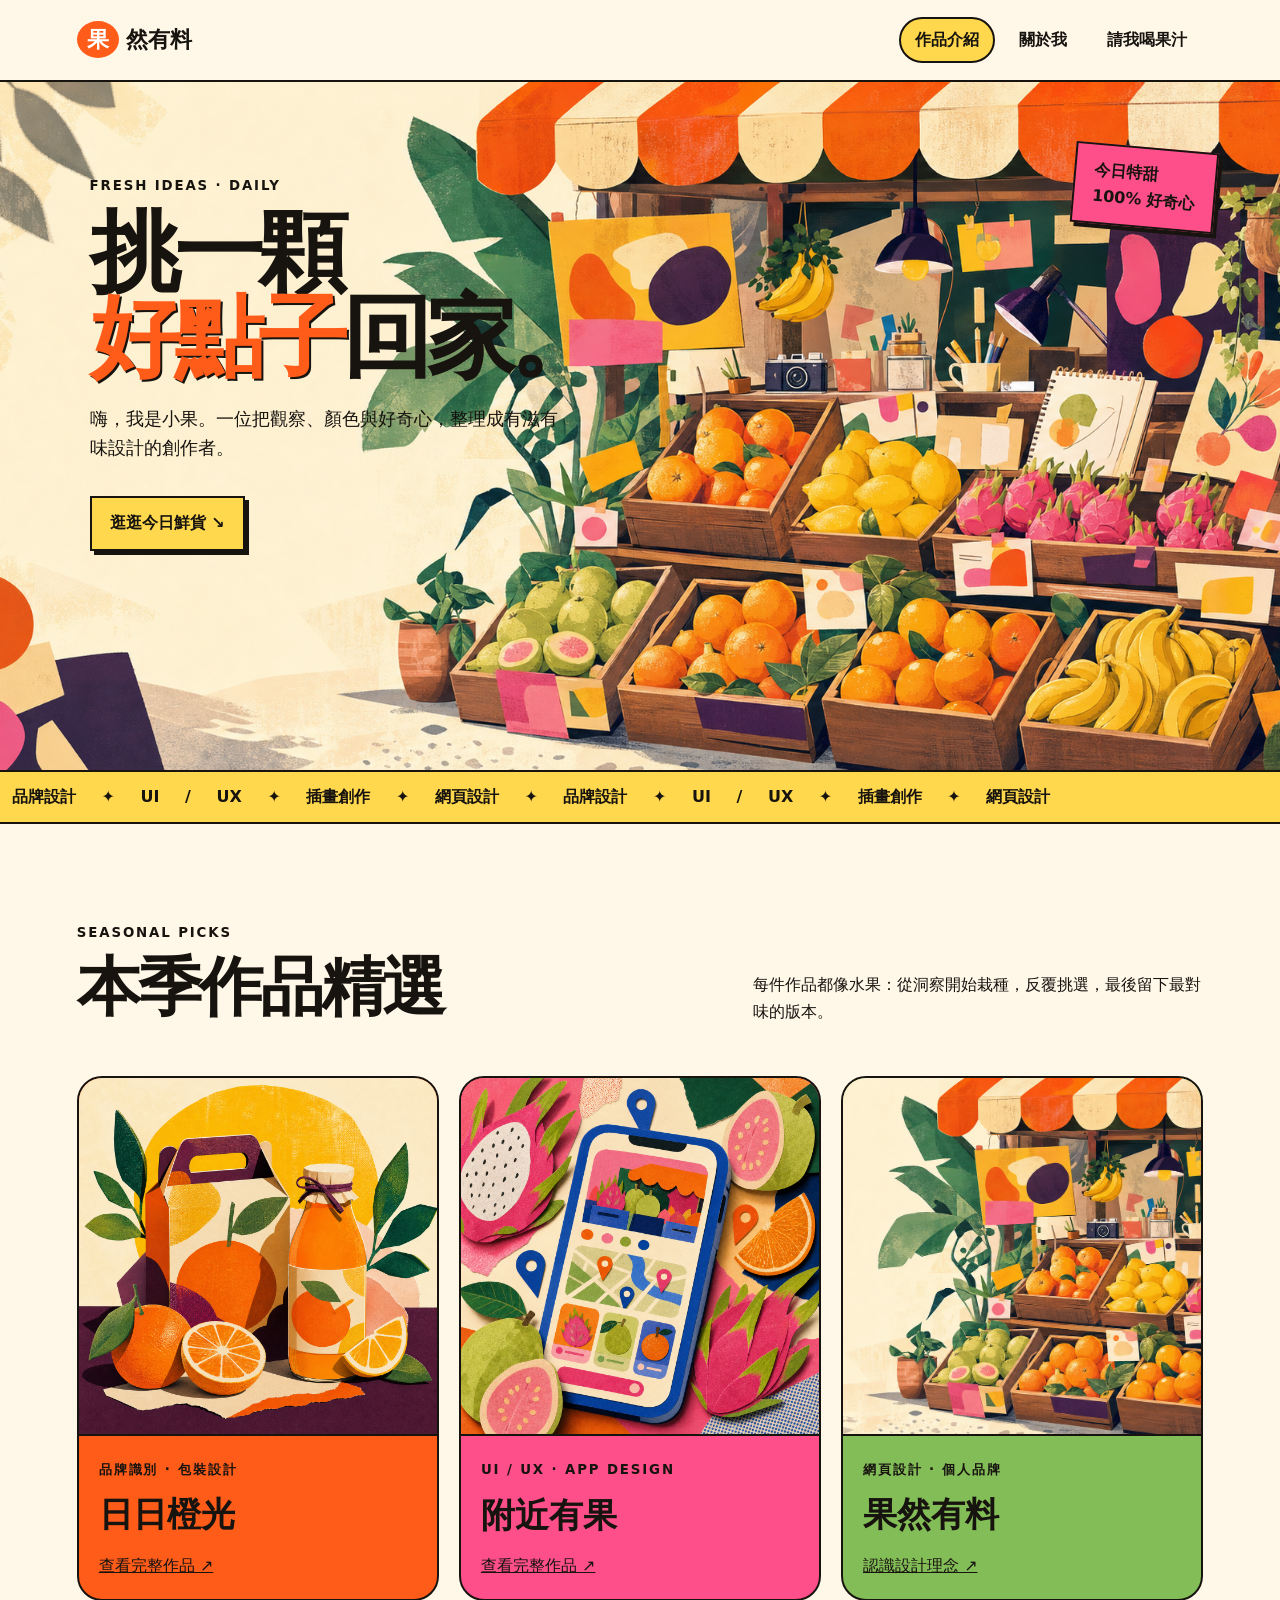
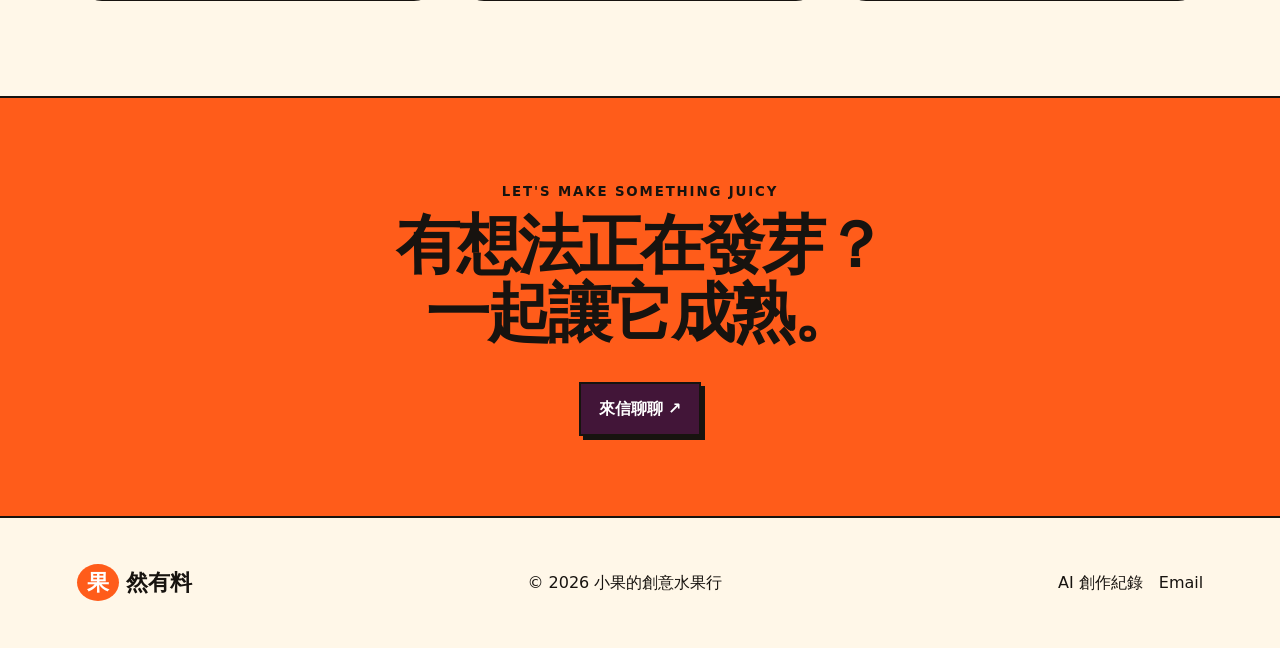
==== index.html @ 7c1dc591 "第一版" ====
<!doctype html><html lang="zh-Hant"><head><meta charset="utf-8"><meta name="viewport" content="width=device-width,initial-scale=1"><meta name="description" content="果然有料｜水果行風格個人設計作品集"><title>果然有料｜個人作品集</title><link rel="stylesheet" href="style.css"></head><body><header><a class="brand" href="index.html"><i>果</i>然有料</a><button class="menu" aria-expanded="false">選單 ＋</button><nav><a class="on" href="index.html">作品介紹</a><a href="about.html">關於我</a><a href="sponsor.html">請我喝果汁</a></nav></header><main><section class="hero"><img src="assets/fruit-studio-hero.png" alt="水果攤與創意工作室融合的繽紛拼貼插畫"><div class="heroText"><small>FRESH IDEAS · DAILY</small><h1>挑一顆<br><em>好點子</em>回家。</h1><p>嗨，我是小果。一位把觀察、顏色與好奇心，整理成有滋有味設計的創作者。</p><a class="btn" href="#works">逛逛今日鮮貨 ↘</a></div><b class="tag">今日特甜<br>100% 好奇心</b></section><div class="ticker">品牌設計 ✦ UI / UX ✦ 插畫創作 ✦ 網頁設計 ✦ 品牌設計 ✦ UI / UX ✦ 插畫創作 ✦ 網頁設計</div><section class="section" id="works"><div class="title"><div><small>SEASONAL PICKS</small><h2>本季作品精選</h2></div><p>每件作品都像水果：從洞察開始栽種，反覆挑選，最後留下最對味的版本。</p></div><div class="grid"><article><a href="project.html"><img src="assets/citrus-branding.png" alt="柑橘果汁品牌包裝設計"><div><small>品牌識別 · 包裝設計</small><h3>日日橙光</h3><u>查看完整作品 ↗</u></div></a></article><article><a href="project.html#market"><img src="assets/market-app.png" alt="水果市場探索手機應用程式"><div><small>UI / UX · APP DESIGN</small><h3>附近有果</h3><u>查看完整作品 ↗</u></div></a></article><article><a href="about.html"><img src="assets/fruit-studio-hero.png" alt="水果行創意工作室"><div><small>網頁設計 · 個人品牌</small><h3>果然有料</h3><u>認識設計理念 ↗</u></div></a></article></div></section><section class="cta"><small>LET'S MAKE SOMETHING JUICY</small><h2>有想法正在發芽？<br>一起讓它成熟。</h2><a class="btn dark" href="mailto:hello@example.com">來信聊聊 ↗</a></section></main><footer><a class="brand" href="index.html"><i>果</i>然有料</a><p>© 2026 小果的創意水果行</p><div><a href="ai-process.html">AI 創作紀錄</a>　<a href="mailto:hello@example.com">Email</a></div></footer><script src="script.js"></script></body></html>
---- style.css ----
:root{--c:#fff7e8;--o:#ff5c1a;--y:#ffd84d;--p:#ff4f8b;--g:#0d754d;--d:#421538;--i:#17130f;--line:2px solid var(--i)}*{box-sizing:border-box}html{scroll-behavior:smooth}body{margin:0;background:var(--c);color:var(--i);font-family:"Noto Sans TC","PingFang TC",system-ui,sans-serif;line-height:1.65}a{color:inherit;text-decoration:none}img{display:block;max-width:100%}header{height:82px;padding:0 6vw;display:flex;align-items:center;justify-content:space-between;border-bottom:var(--line);position:relative;z-index:5}.brand{font-size:22px;font-weight:900}.brand i{font-style:normal;background:var(--o);color:#fff;border-radius:50%;padding:6px 10px;margin-right:7px}nav{display:flex;gap:8px}nav a{font-weight:800;padding:8px 14px;border:2px solid transparent;border-radius:24px}nav a.on,nav a:hover{background:var(--y);border-color:var(--i)}.menu{display:none;background:var(--y);border:var(--line);padding:8px 13px;border-radius:22px;font-weight:800}.hero{height:690px;position:relative;overflow:hidden;border-bottom:var(--line)}.hero>img{width:100%;height:100%;object-fit:cover}.heroText{position:absolute;left:7vw;top:90px;width:48%;z-index:2}.hero h1,.pageHero h1,.support h1,.project h1,.process h1{font-size:clamp(54px,7vw,105px);line-height:.94;letter-spacing:-.065em;margin:12px 0 25px}.hero em,.pageHero em,.support em{font-style:normal;color:var(--o);text-shadow:2px 2px var(--i)}small{font-weight:900;letter-spacing:.14em}.heroText p{max-width:470px;font-size:18px}.btn{display:inline-block;background:var(--y);border:var(--line);box-shadow:4px 4px var(--i);padding:12px 18px;margin-top:15px;font-weight:900}.dark{background:var(--d);color:#fff}.tag{position:absolute;right:5vw;top:65px;background:var(--p);border:var(--line);box-shadow:4px 4px var(--i);padding:12px 18px;transform:rotate(5deg)}.ticker{padding:12px;background:var(--y);border-bottom:var(--line);font-weight:900;word-spacing:20px;overflow:hidden;white-space:nowrap}.section{padding:95px 6vw}.title{display:flex;justify-content:space-between;align-items:end;margin-bottom:35px}.title p{max-width:450px}h2{font-size:clamp(36px,5vw,65px);line-height:1.05;letter-spacing:-.045em;margin:8px 0 20px}.grid{display:grid;grid-template-columns:repeat(3,1fr);gap:20px}.grid article{border:var(--line);border-radius:25px;overflow:hidden;background:var(--o);transition:.2s}.grid article:nth-child(2){background:var(--p)}.grid article:nth-child(3){background:#83bd57}.grid article:hover{transform:translateY(-7px);box-shadow:7px 7px var(--i)}.grid img{width:100%;aspect-ratio:1;object-fit:cover;border-bottom:var(--line)}.grid article div{padding:20px}.grid h3{font-size:34px;margin:4px 0 10px}.cta,.thanks{padding:80px 7vw;background:var(--o);border-block:var(--line);text-align:center}footer{padding:35px 6vw;min-height:130px;display:flex;align-items:center;justify-content:space-between}.pageHero{padding:75px 7vw;display:grid;grid-template-columns:1.2fr .8fr;gap:7vw;align-items:center;border-bottom:var(--line)}.pageHero img{aspect-ratio:4/5;object-fit:cover;border:var(--line);border-radius:50% 50% 25px 25px}.about{display:grid;grid-template-columns:270px 1fr;gap:8vw}.about aside b{display:block;background:var(--y);border:var(--line);padding:16px;margin-bottom:12px}.about>div{max-width:780px;font-size:18px}.chips{display:flex;flex-wrap:wrap;gap:9px}.chips span{background:#fff;border:var(--line);border-radius:30px;padding:7px 14px;font-weight:800}.support{min-height:650px;display:grid;grid-template-columns:1.2fr .8fr;gap:8vw;align-items:center}.options{display:flex;gap:10px;margin-top:25px}.options button{flex:1;background:#fff;border:var(--line);padding:13px;text-align:left}.options b{display:block}.options .selected{background:var(--y);box-shadow:4px 4px var(--i)}.qrCard{background:#fff;border:var(--line);box-shadow:10px 10px var(--o);padding:30px;text-align:center}.qr{width:min(250px,100%);aspect-ratio:1;margin:auto;background:repeating-conic-gradient(#111 0 25%,#fff 0 50%) 0/30px 30px;border:12px solid white;outline:var(--line)}.qrCard strong{display:block;font-size:32px}.qrCard small{display:block}.thanks{background:var(--g);color:#fff;display:flex;gap:30px;align-items:center;text-align:left}.thanks>b{font-size:80px}.project>p{font-size:21px;max-width:700px}.project h1{color:var(--o)}.cover{background:var(--o);padding:6vw;border-block:var(--line)}.cover img{width:min(850px,100%);margin:auto;border:var(--line);box-shadow:12px 12px var(--d)}.case,.next{display:grid;grid-template-columns:1fr 1fr;gap:8vw;align-items:center}.case p{font-size:18px}.next img{border:var(--line);border-radius:25px;transform:rotate(-2deg)}.process{max-width:1000px;margin:auto}.process ol{padding:0;list-style:none;counter-reset:a}.process li{counter-increment:a;display:grid;grid-template-columns:230px 1fr;gap:25px;padding:24px 0;border-bottom:var(--line)}.process li b:before{content:"0" counter(a) " ";color:var(--o)}.process li p{margin:0}.reflection{margin-top:60px;padding:40px;background:var(--y);border:var(--line);box-shadow:8px 8px var(--i)}.reflection p{font-size:18px}@media(max-width:800px){header{height:68px;padding:0 20px}.menu{display:block}nav{display:none;position:absolute;top:66px;left:14px;right:14px;background:var(--c);border:var(--line);padding:10px}nav.open{display:flex;flex-direction:column}.hero{height:720px}.hero>img{opacity:.38;object-position:65%}.heroText{left:23px;top:80px;width:90%}.hero h1{font-size:63px}.tag{top:auto;bottom:25px}.section{padding:65px 22px}.title,footer{align-items:flex-start;flex-direction:column;gap:15px}.grid,.pageHero,.about,.support,.case,.next{grid-template-columns:1fr}.grid img{aspect-ratio:4/3}.pageHero{padding:60px 22px}.pageHero h1,.support h1,.project h1,.process h1{font-size:52px}.options{flex-direction:column}.qrCard{max-width:400px;margin:auto}.thanks{flex-direction:column}.process li{grid-template-columns:1fr;gap:4px}.reflection{padding:24px}}
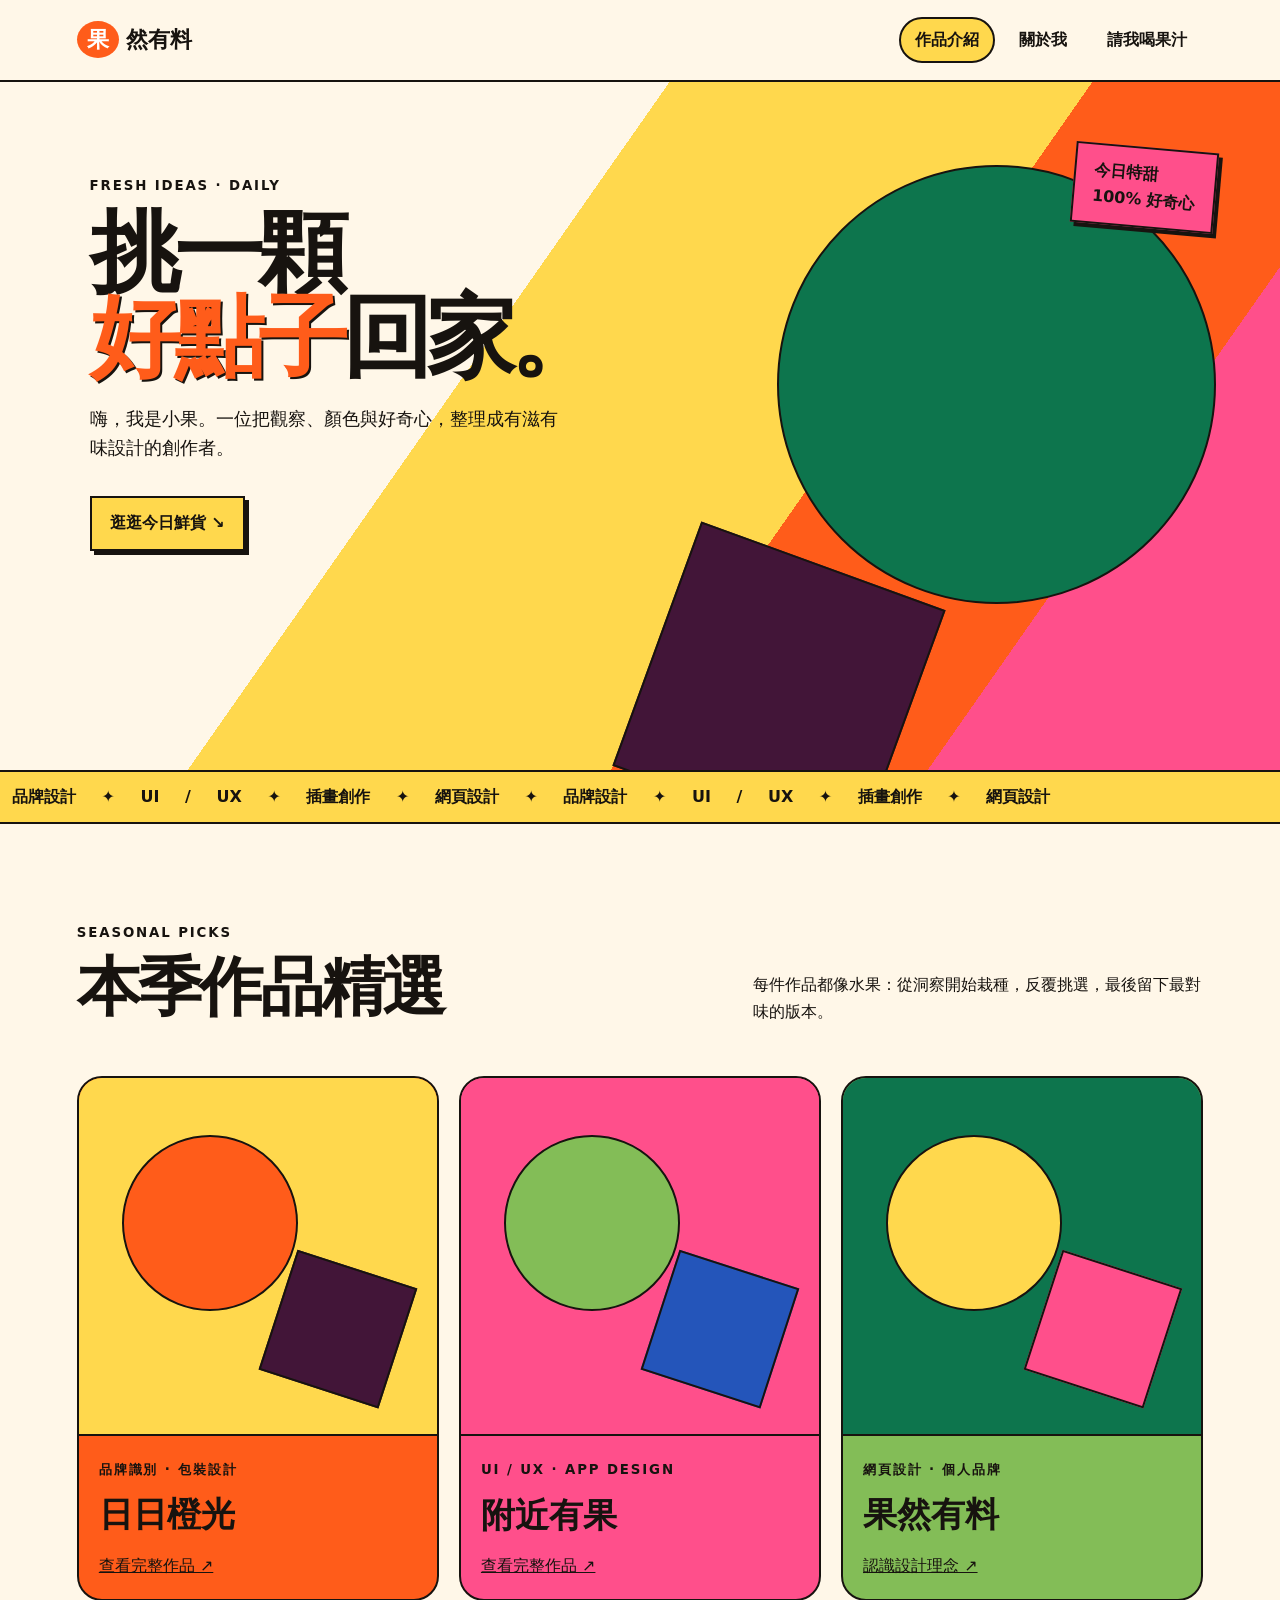
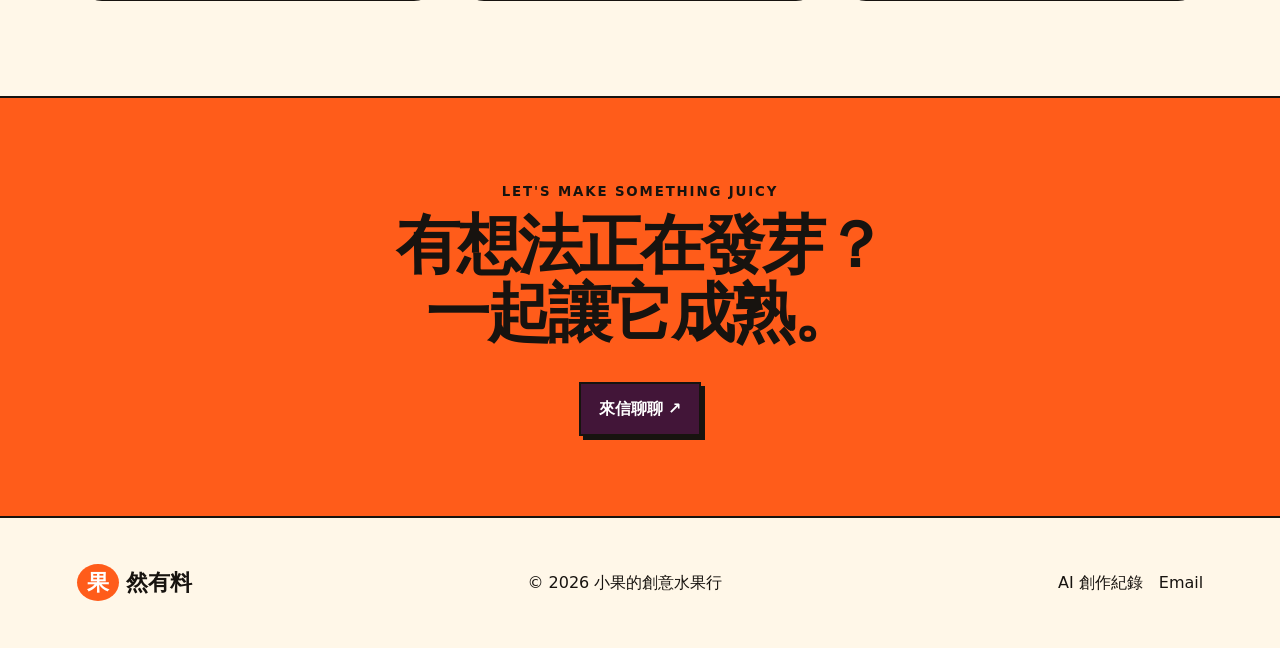
==== commit bca4f067: "2" ====
--- a/index.html
+++ b/index.html
@@ -1 +1 @@
-<!doctype html><html lang="zh-Hant"><head><meta charset="utf-8"><meta name="viewport" content="width=device-width,initial-scale=1"><meta name="description" content="果然有料｜水果行風格個人設計作品集"><title>果然有料｜個人作品集</title><link rel="stylesheet" href="style.css"></head><body><header><a class="brand" href="index.html"><i>果</i>然有料</a><button class="menu" aria-expanded="false">選單 ＋</button><nav><a class="on" href="index.html">作品介紹</a><a href="about.html">關於我</a><a href="sponsor.html">請我喝果汁</a></nav></header><main><section class="hero"><img src="assets/fruit-studio-hero.png" alt="水果攤與創意工作室融合的繽紛拼貼插畫"><div class="heroText"><small>FRESH IDEAS · DAILY</small><h1>挑一顆<br><em>好點子</em>回家。</h1><p>嗨，我是小果。一位把觀察、顏色與好奇心，整理成有滋有味設計的創作者。</p><a class="btn" href="#works">逛逛今日鮮貨 ↘</a></div><b class="tag">今日特甜<br>100% 好奇心</b></section><div class="ticker">品牌設計 ✦ UI / UX ✦ 插畫創作 ✦ 網頁設計 ✦ 品牌設計 ✦ UI / UX ✦ 插畫創作 ✦ 網頁設計</div><section class="section" id="works"><div class="title"><div><small>SEASONAL PICKS</small><h2>本季作品精選</h2></div><p>每件作品都像水果：從洞察開始栽種，反覆挑選，最後留下最對味的版本。</p></div><div class="grid"><article><a href="project.html"><img src="assets/citrus-branding.png" alt="柑橘果汁品牌包裝設計"><div><small>品牌識別 · 包裝設計</small><h3>日日橙光</h3><u>查看完整作品 ↗</u></div></a></article><article><a href="project.html#market"><img src="assets/market-app.png" alt="水果市場探索手機應用程式"><div><small>UI / UX · APP DESIGN</small><h3>附近有果</h3><u>查看完整作品 ↗</u></div></a></article><article><a href="about.html"><img src="assets/fruit-studio-hero.png" alt="水果行創意工作室"><div><small>網頁設計 · 個人品牌</small><h3>果然有料</h3><u>認識設計理念 ↗</u></div></a></article></div></section><section class="cta"><small>LET'S MAKE SOMETHING JUICY</small><h2>有想法正在發芽？<br>一起讓它成熟。</h2><a class="btn dark" href="mailto:hello@example.com">來信聊聊 ↗</a></section></main><footer><a class="brand" href="index.html"><i>果</i>然有料</a><p>© 2026 小果的創意水果行</p><div><a href="ai-process.html">AI 創作紀錄</a>　<a href="mailto:hello@example.com">Email</a></div></footer><script src="script.js"></script></body></html>+<!doctype html><html lang="zh-Hant"><head><meta charset="utf-8"><meta name="viewport" content="width=device-width,initial-scale=1"><meta name="description" content="果然有料｜水果行風格個人設計作品集"><title>果然有料｜個人作品集</title><link rel="stylesheet" href="style.css"></head><body><header><a class="brand" href="index.html"><i>果</i>然有料</a><button class="menu" aria-expanded="false">選單 ＋</button><nav><a class="on" href="index.html">作品介紹</a><a href="about.html">關於我</a><a href="sponsor.html">請我喝果汁</a></nav></header><main><section class="hero"><div class="color-block hero-block" role="img" aria-label="首頁主視覺預留色塊"></div><div class="heroText"><small>FRESH IDEAS · DAILY</small><h1>挑一顆<br><em>好點子</em>回家。</h1><p>嗨，我是小果。一位把觀察、顏色與好奇心，整理成有滋有味設計的創作者。</p><a class="btn" href="#works">逛逛今日鮮貨 ↘</a></div><b class="tag">今日特甜<br>100% 好奇心</b></section><div class="ticker">品牌設計 ✦ UI / UX ✦ 插畫創作 ✦ 網頁設計 ✦ 品牌設計 ✦ UI / UX ✦ 插畫創作 ✦ 網頁設計</div><section class="section" id="works"><div class="title"><div><small>SEASONAL PICKS</small><h2>本季作品精選</h2></div><p>每件作品都像水果：從洞察開始栽種，反覆挑選，最後留下最對味的版本。</p></div><div class="grid"><article><a href="project.html"><div class="color-block work-block citrus-block" role="img" aria-label="日日橙光作品圖片預留色塊"></div><div><small>品牌識別 · 包裝設計</small><h3>日日橙光</h3><u>查看完整作品 ↗</u></div></a></article><article><a href="project.html#market"><div class="color-block work-block market-block" role="img" aria-label="附近有果作品圖片預留色塊"></div><div><small>UI / UX · APP DESIGN</small><h3>附近有果</h3><u>查看完整作品 ↗</u></div></a></article><article><a href="about.html"><div class="color-block work-block studio-block" role="img" aria-label="果然有料作品圖片預留色塊"></div><div><small>網頁設計 · 個人品牌</small><h3>果然有料</h3><u>認識設計理念 ↗</u></div></a></article></div></section><section class="cta"><small>LET'S MAKE SOMETHING JUICY</small><h2>有想法正在發芽？<br>一起讓它成熟。</h2><a class="btn dark" href="mailto:hello@example.com">來信聊聊 ↗</a></section></main><footer><a class="brand" href="index.html"><i>果</i>然有料</a><p>© 2026 小果的創意水果行</p><div><a href="ai-process.html">AI 創作紀錄</a>　<a href="mailto:hello@example.com">Email</a></div></footer><script src="script.js"></script></body></html>
--- a/style.css
+++ b/style.css
@@ -1 +1,8 @@
-:root{--c:#fff7e8;--o:#ff5c1a;--y:#ffd84d;--p:#ff4f8b;--g:#0d754d;--d:#421538;--i:#17130f;--line:2px solid var(--i)}*{box-sizing:border-box}html{scroll-behavior:smooth}body{margin:0;background:var(--c);color:var(--i);font-family:"Noto Sans TC","PingFang TC",system-ui,sans-serif;line-height:1.65}a{color:inherit;text-decoration:none}img{display:block;max-width:100%}header{height:82px;padding:0 6vw;display:flex;align-items:center;justify-content:space-between;border-bottom:var(--line);position:relative;z-index:5}.brand{font-size:22px;font-weight:900}.brand i{font-style:normal;background:var(--o);color:#fff;border-radius:50%;padding:6px 10px;margin-right:7px}nav{display:flex;gap:8px}nav a{font-weight:800;padding:8px 14px;border:2px solid transparent;border-radius:24px}nav a.on,nav a:hover{background:var(--y);border-color:var(--i)}.menu{display:none;background:var(--y);border:var(--line);padding:8px 13px;border-radius:22px;font-weight:800}.hero{height:690px;position:relative;overflow:hidden;border-bottom:var(--line)}.hero>img{width:100%;height:100%;object-fit:cover}.heroText{position:absolute;left:7vw;top:90px;width:48%;z-index:2}.hero h1,.pageHero h1,.support h1,.project h1,.process h1{font-size:clamp(54px,7vw,105px);line-height:.94;letter-spacing:-.065em;margin:12px 0 25px}.hero em,.pageHero em,.support em{font-style:normal;color:var(--o);text-shadow:2px 2px var(--i)}small{font-weight:900;letter-spacing:.14em}.heroText p{max-width:470px;font-size:18px}.btn{display:inline-block;background:var(--y);border:var(--line);box-shadow:4px 4px var(--i);padding:12px 18px;margin-top:15px;font-weight:900}.dark{background:var(--d);color:#fff}.tag{position:absolute;right:5vw;top:65px;background:var(--p);border:var(--line);box-shadow:4px 4px var(--i);padding:12px 18px;transform:rotate(5deg)}.ticker{padding:12px;background:var(--y);border-bottom:var(--line);font-weight:900;word-spacing:20px;overflow:hidden;white-space:nowrap}.section{padding:95px 6vw}.title{display:flex;justify-content:space-between;align-items:end;margin-bottom:35px}.title p{max-width:450px}h2{font-size:clamp(36px,5vw,65px);line-height:1.05;letter-spacing:-.045em;margin:8px 0 20px}.grid{display:grid;grid-template-columns:repeat(3,1fr);gap:20px}.grid article{border:var(--line);border-radius:25px;overflow:hidden;background:var(--o);transition:.2s}.grid article:nth-child(2){background:var(--p)}.grid article:nth-child(3){background:#83bd57}.grid article:hover{transform:translateY(-7px);box-shadow:7px 7px var(--i)}.grid img{width:100%;aspect-ratio:1;object-fit:cover;border-bottom:var(--line)}.grid article div{padding:20px}.grid h3{font-size:34px;margin:4px 0 10px}.cta,.thanks{padding:80px 7vw;background:var(--o);border-block:var(--line);text-align:center}footer{padding:35px 6vw;min-height:130px;display:flex;align-items:center;justify-content:space-between}.pageHero{padding:75px 7vw;display:grid;grid-template-columns:1.2fr .8fr;gap:7vw;align-items:center;border-bottom:var(--line)}.pageHero img{aspect-ratio:4/5;object-fit:cover;border:var(--line);border-radius:50% 50% 25px 25px}.about{display:grid;grid-template-columns:270px 1fr;gap:8vw}.about aside b{display:block;background:var(--y);border:var(--line);padding:16px;margin-bottom:12px}.about>div{max-width:780px;font-size:18px}.chips{display:flex;flex-wrap:wrap;gap:9px}.chips span{background:#fff;border:var(--line);border-radius:30px;padding:7px 14px;font-weight:800}.support{min-height:650px;display:grid;grid-template-columns:1.2fr .8fr;gap:8vw;align-items:center}.options{display:flex;gap:10px;margin-top:25px}.options button{flex:1;background:#fff;border:var(--line);padding:13px;text-align:left}.options b{display:block}.options .selected{background:var(--y);box-shadow:4px 4px var(--i)}.qrCard{background:#fff;border:var(--line);box-shadow:10px 10px var(--o);padding:30px;text-align:center}.qr{width:min(250px,100%);aspect-ratio:1;margin:auto;background:repeating-conic-gradient(#111 0 25%,#fff 0 50%) 0/30px 30px;border:12px solid white;outline:var(--line)}.qrCard strong{display:block;font-size:32px}.qrCard small{display:block}.thanks{background:var(--g);color:#fff;display:flex;gap:30px;align-items:center;text-align:left}.thanks>b{font-size:80px}.project>p{font-size:21px;max-width:700px}.project h1{color:var(--o)}.cover{background:var(--o);padding:6vw;border-block:var(--line)}.cover img{width:min(850px,100%);margin:auto;border:var(--line);box-shadow:12px 12px var(--d)}.case,.next{display:grid;grid-template-columns:1fr 1fr;gap:8vw;align-items:center}.case p{font-size:18px}.next img{border:var(--line);border-radius:25px;transform:rotate(-2deg)}.process{max-width:1000px;margin:auto}.process ol{padding:0;list-style:none;counter-reset:a}.process li{counter-increment:a;display:grid;grid-template-columns:230px 1fr;gap:25px;padding:24px 0;border-bottom:var(--line)}.process li b:before{content:"0" counter(a) " ";color:var(--o)}.process li p{margin:0}.reflection{margin-top:60px;padding:40px;background:var(--y);border:var(--line);box-shadow:8px 8px var(--i)}.reflection p{font-size:18px}@media(max-width:800px){header{height:68px;padding:0 20px}.menu{display:block}nav{display:none;position:absolute;top:66px;left:14px;right:14px;background:var(--c);border:var(--line);padding:10px}nav.open{display:flex;flex-direction:column}.hero{height:720px}.hero>img{opacity:.38;object-position:65%}.heroText{left:23px;top:80px;width:90%}.hero h1{font-size:63px}.tag{top:auto;bottom:25px}.section{padding:65px 22px}.title,footer{align-items:flex-start;flex-direction:column;gap:15px}.grid,.pageHero,.about,.support,.case,.next{grid-template-columns:1fr}.grid img{aspect-ratio:4/3}.pageHero{padding:60px 22px}.pageHero h1,.support h1,.project h1,.process h1{font-size:52px}.options{flex-direction:column}.qrCard{max-width:400px;margin:auto}.thanks{flex-direction:column}.process li{grid-template-columns:1fr;gap:4px}.reflection{padding:24px}}+:root{--c:#fff7e8;--o:#ff5c1a;--y:#ffd84d;--p:#ff4f8b;--g:#0d754d;--d:#421538;--i:#17130f;--line:2px solid var(--i)}*{box-sizing:border-box}html{scroll-behavior:smooth}body{margin:0;background:var(--c);color:var(--i);font-family:"Noto Sans TC","PingFang TC",system-ui,sans-serif;line-height:1.65}a{color:inherit;text-decoration:none}img{display:block;max-width:100%}header{height:82px;padding:0 6vw;display:flex;align-items:center;justify-content:space-between;border-bottom:var(--line);position:relative;z-index:5}.brand{font-size:22px;font-weight:900}.brand i{font-style:normal;background:var(--o);color:#fff;border-radius:50%;padding:6px 10px;margin-right:7px}nav{display:flex;gap:8px}nav a{font-weight:800;padding:8px 14px;border:2px solid transparent;border-radius:24px}nav a.on,nav a:hover{background:var(--y);border-color:var(--i)}.menu{display:none;background:var(--y);border:var(--line);padding:8px 13px;border-radius:22px;font-weight:800}.hero{height:690px;position:relative;overflow:hidden;border-bottom:var(--line)}.hero>img{width:100%;height:100%;object-fit:cover}.heroText{position:absolute;left:7vw;top:90px;width:48%;z-index:2}.hero h1,.pageHero h1,.support h1,.project h1,.process h1{font-size:clamp(54px,7vw,105px);line-height:.94;letter-spacing:-.065em;margin:12px 0 25px}.hero em,.pageHero em,.support em{font-style:normal;color:var(--o);text-shadow:2px 2px var(--i)}small{font-weight:900;letter-spacing:.14em}.heroText p{max-width:470px;font-size:18px}.btn{display:inline-block;background:var(--y);border:var(--line);box-shadow:4px 4px var(--i);padding:12px 18px;margin-top:15px;font-weight:900}.dark{background:var(--d);color:#fff}.tag{position:absolute;right:5vw;top:65px;background:var(--p);border:var(--line);box-shadow:4px 4px var(--i);padding:12px 18px;transform:rotate(5deg)}.ticker{padding:12px;background:var(--y);border-bottom:var(--line);font-weight:900;word-spacing:20px;overflow:hidden;white-space:nowrap}.section{padding:95px 6vw}.title{display:flex;justify-content:space-between;align-items:end;margin-bottom:35px}.title p{max-width:450px}h2{font-size:clamp(36px,5vw,65px);line-height:1.05;letter-spacing:-.045em;margin:8px 0 20px}.grid{display:grid;grid-template-columns:repeat(3,1fr);gap:20px}.grid article{border:var(--line);border-radius:25px;overflow:hidden;background:var(--o);transition:.2s}.grid article:nth-child(2){background:var(--p)}.grid article:nth-child(3){background:#83bd57}.grid article:hover{transform:translateY(-7px);box-shadow:7px 7px var(--i)}.grid img{width:100%;aspect-ratio:1;object-fit:cover;border-bottom:var(--line)}.grid article div{padding:20px}.grid h3{font-size:34px;margin:4px 0 10px}.cta,.thanks{padding:80px 7vw;background:var(--o);border-block:var(--line);text-align:center}footer{padding:35px 6vw;min-height:130px;display:flex;align-items:center;justify-content:space-between}.pageHero{padding:75px 7vw;display:grid;grid-template-columns:1.2fr .8fr;gap:7vw;align-items:center;border-bottom:var(--line)}.pageHero img{aspect-ratio:4/5;object-fit:cover;border:var(--line);border-radius:50% 50% 25px 25px}.about{display:grid;grid-template-columns:270px 1fr;gap:8vw}.about aside b{display:block;background:var(--y);border:var(--line);padding:16px;margin-bottom:12px}.about>div{max-width:780px;font-size:18px}.chips{display:flex;flex-wrap:wrap;gap:9px}.chips span{background:#fff;border:var(--line);border-radius:30px;padding:7px 14px;font-weight:800}.support{min-height:650px;display:grid;grid-template-columns:1.2fr .8fr;gap:8vw;align-items:center}.options{display:flex;gap:10px;margin-top:25px}.options button{flex:1;background:#fff;border:var(--line);padding:13px;text-align:left}.options b{display:block}.options .selected{background:var(--y);box-shadow:4px 4px var(--i)}.qrCard{background:#fff;border:var(--line);box-shadow:10px 10px var(--o);padding:30px;text-align:center}.qr{width:min(250px,100%);aspect-ratio:1;margin:auto;background:repeating-conic-gradient(#111 0 25%,#fff 0 50%) 0/30px 30px;border:12px solid white;outline:var(--line)}.qrCard strong{display:block;font-size:32px}.qrCard small{display:block}.thanks{background:var(--g);color:#fff;display:flex;gap:30px;align-items:center;text-align:left}.thanks>b{font-size:80px}.project>p{font-size:21px;max-width:700px}.project h1{color:var(--o)}.cover{background:var(--o);padding:6vw;border-block:var(--line)}.cover img{width:min(850px,100%);margin:auto;border:var(--line);box-shadow:12px 12px var(--d)}.case,.next{display:grid;grid-template-columns:1fr 1fr;gap:8vw;align-items:center}.case p{font-size:18px}.next img{border:var(--line);border-radius:25px;transform:rotate(-2deg)}.process{max-width:1000px;margin:auto}.process ol{padding:0;list-style:none;counter-reset:a}.process li{counter-increment:a;display:grid;grid-template-columns:230px 1fr;gap:25px;padding:24px 0;border-bottom:var(--line)}.process li b:before{content:"0" counter(a) " ";color:var(--o)}.process li p{margin:0}.reflection{margin-top:60px;padding:40px;background:var(--y);border:var(--line);box-shadow:8px 8px var(--i)}.reflection p{font-size:18px}@media(max-width:800px){header{height:68px;padding:0 20px}.menu{display:block}nav{display:none;position:absolute;top:66px;left:14px;right:14px;background:var(--c);border:var(--line);padding:10px}nav.open{display:flex;flex-direction:column}.hero{height:720px}.hero>img{opacity:.38;object-position:65%}.heroText{left:23px;top:80px;width:90%}.hero h1{font-size:63px}.tag{top:auto;bottom:25px}.section{padding:65px 22px}.title,footer{align-items:flex-start;flex-direction:column;gap:15px}.grid,.pageHero,.about,.support,.case,.next{grid-template-columns:1fr}.grid img{aspect-ratio:4/3}.pageHero{padding:60px 22px}.pageHero h1,.support h1,.project h1,.process h1{font-size:52px}.options{flex-direction:column}.qrCard{max-width:400px;margin:auto}.thanks{flex-direction:column}.process li{grid-template-columns:1fr;gap:4px}.reflection{padding:24px}}
+/* 圖片預留色塊 */
+.color-block{position:relative;overflow:hidden}.color-block:before,.color-block:after{content:"";position:absolute;border:var(--line)}
+.hero-block{position:absolute;inset:0;background:linear-gradient(125deg,var(--c) 0 38%,var(--y) 38% 62%,var(--o) 62% 80%,var(--p) 80%)}.hero-block:before{width:34vw;height:34vw;border-radius:50%;right:5%;top:12%;background:var(--g)}.hero-block:after{width:20vw;height:20vw;right:29%;bottom:-7%;transform:rotate(20deg);background:var(--d)}
+.work-block{width:100%;aspect-ratio:1;border-bottom:var(--line)}.work-block:before{width:48%;aspect-ratio:1;border-radius:50%;left:12%;top:16%;background:var(--c)}.work-block:after{width:34%;aspect-ratio:1;right:10%;bottom:12%;transform:rotate(18deg);background:var(--d)}.citrus-block{background:var(--y)}.citrus-block:before{background:var(--o)}.market-block{background:var(--p)}.market-block:before{background:#83bd57}.market-block:after{background:#2455ba}.studio-block{background:var(--g)}.studio-block:before{background:var(--y)}.studio-block:after{background:var(--p)}
+.portrait-block{aspect-ratio:4/5;border:var(--line);border-radius:50% 50% 25px 25px;background:var(--o)}.portrait-block:before{width:58%;aspect-ratio:1;border-radius:50%;left:21%;top:17%;background:var(--y)}.portrait-block:after{width:72%;height:40%;left:14%;bottom:8%;border-radius:50% 50% 15px 15px;background:var(--d)}
+.project-block{width:min(850px,100%);aspect-ratio:1;margin:auto;border:var(--line);box-shadow:12px 12px var(--d)}.next-block{aspect-ratio:1;border:var(--line);border-radius:25px;transform:rotate(-2deg)}
+@media(max-width:800px){.hero-block{opacity:.72}.work-block{aspect-ratio:4/3}}
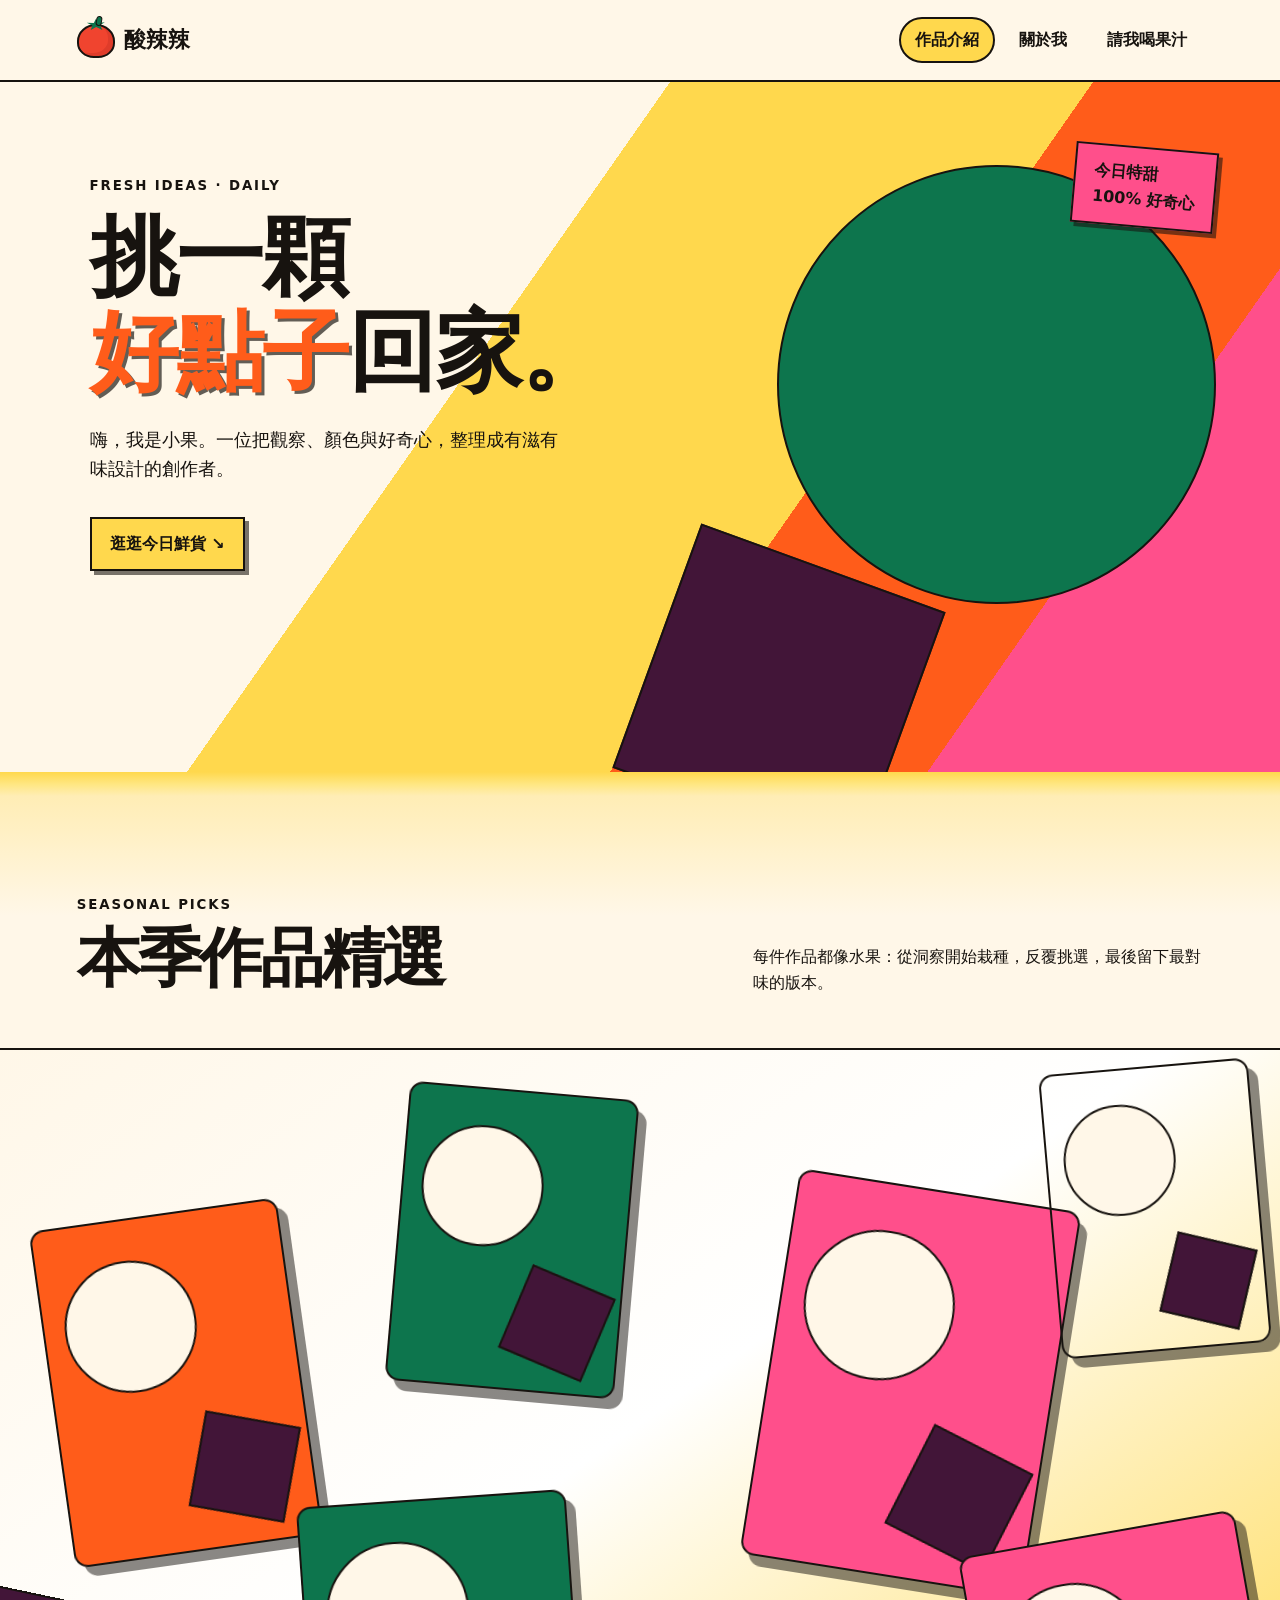
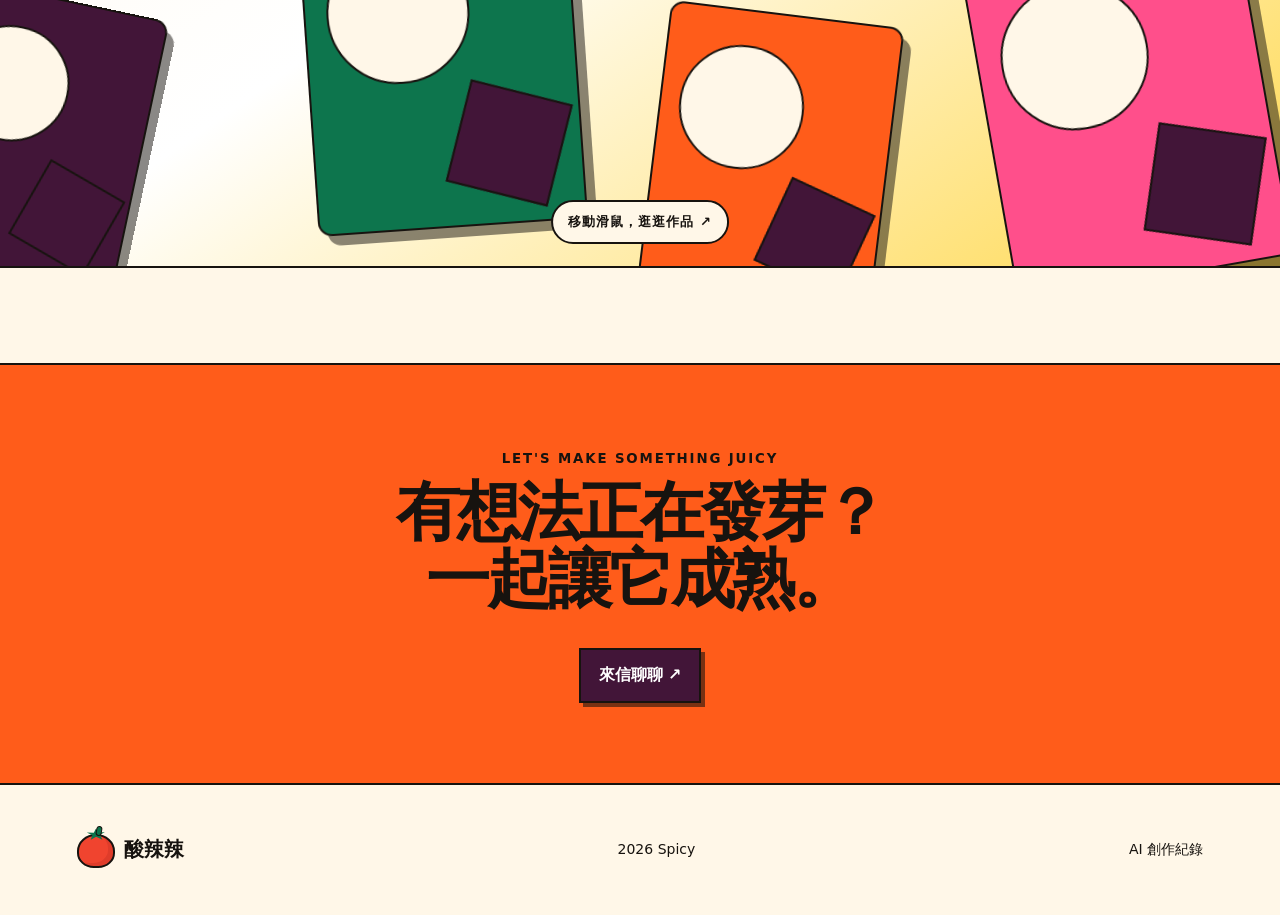
==== commit ec325d80: "2" ====
--- a/index.html
+++ b/index.html
@@ -1 +1,11 @@
-<!doctype html><html lang="zh-Hant"><head><meta charset="utf-8"><meta name="viewport" content="width=device-width,initial-scale=1"><meta name="description" content="果然有料｜水果行風格個人設計作品集"><title>果然有料｜個人作品集</title><link rel="stylesheet" href="style.css"></head><body><header><a class="brand" href="index.html"><i>果</i>然有料</a><button class="menu" aria-expanded="false">選單 ＋</button><nav><a class="on" href="index.html">作品介紹</a><a href="about.html">關於我</a><a href="sponsor.html">請我喝果汁</a></nav></header><main><section class="hero"><div class="color-block hero-block" role="img" aria-label="首頁主視覺預留色塊"></div><div class="heroText"><small>FRESH IDEAS · DAILY</small><h1>挑一顆<br><em>好點子</em>回家。</h1><p>嗨，我是小果。一位把觀察、顏色與好奇心，整理成有滋有味設計的創作者。</p><a class="btn" href="#works">逛逛今日鮮貨 ↘</a></div><b class="tag">今日特甜<br>100% 好奇心</b></section><div class="ticker">品牌設計 ✦ UI / UX ✦ 插畫創作 ✦ 網頁設計 ✦ 品牌設計 ✦ UI / UX ✦ 插畫創作 ✦ 網頁設計</div><section class="section" id="works"><div class="title"><div><small>SEASONAL PICKS</small><h2>本季作品精選</h2></div><p>每件作品都像水果：從洞察開始栽種，反覆挑選，最後留下最對味的版本。</p></div><div class="grid"><article><a href="project.html"><div class="color-block work-block citrus-block" role="img" aria-label="日日橙光作品圖片預留色塊"></div><div><small>品牌識別 · 包裝設計</small><h3>日日橙光</h3><u>查看完整作品 ↗</u></div></a></article><article><a href="project.html#market"><div class="color-block work-block market-block" role="img" aria-label="附近有果作品圖片預留色塊"></div><div><small>UI / UX · APP DESIGN</small><h3>附近有果</h3><u>查看完整作品 ↗</u></div></a></article><article><a href="about.html"><div class="color-block work-block studio-block" role="img" aria-label="果然有料作品圖片預留色塊"></div><div><small>網頁設計 · 個人品牌</small><h3>果然有料</h3><u>認識設計理念 ↗</u></div></a></article></div></section><section class="cta"><small>LET'S MAKE SOMETHING JUICY</small><h2>有想法正在發芽？<br>一起讓它成熟。</h2><a class="btn dark" href="mailto:hello@example.com">來信聊聊 ↗</a></section></main><footer><a class="brand" href="index.html"><i>果</i>然有料</a><p>© 2026 小果的創意水果行</p><div><a href="ai-process.html">AI 創作紀錄</a>　<a href="mailto:hello@example.com">Email</a></div></footer><script src="script.js"></script></body></html>+<!doctype html><html lang="zh-Hant"><head><meta charset="utf-8"><meta name="viewport" content="width=device-width,initial-scale=1"><meta name="description" content="果然有料｜水果行風格個人設計作品集"><title>果然有料｜個人作品集</title><link rel="stylesheet" href="style.css"></head><body><header><a class="brand" href="index.html"><i class="tomato" aria-hidden="true"></i>酸辣辣</a><button class="menu" aria-expanded="false">選單 ＋</button><nav><a class="on" href="index.html">作品介紹</a><a href="about.html">關於我</a><a href="sponsor.html">請我喝果汁</a></nav></header><main><section class="hero"><div class="color-block hero-block" role="img" aria-label="首頁主視覺預留色塊"></div><div class="heroText"><small>FRESH IDEAS · DAILY</small><h1>挑一顆<br><em>好點子</em>回家。</h1><p>嗨，我是小果。一位把觀察、顏色與好奇心，整理成有滋有味設計的創作者。</p><a class="btn" href="#works">逛逛今日鮮貨 ↘</a></div><b class="tag">今日特甜<br>100% 好奇心</b></section><div class="ticker" aria-hidden="true"></div><section class="section" id="works"><div class="title"><div><small>SEASONAL PICKS</small><h2>本季作品精選</h2></div><p>每件作品都像水果：從洞察開始栽種，反覆挑選，最後留下最對味的版本。</p></div><div class="flow-gallery" aria-label="流動式作品展示區">
+<a class="flow-card card-orange" href="project.html" data-depth="1.15" style="--x:4%;--y:20%;--w:250px;--h:340px;--r:-8deg" aria-label="查看日日橙光"><span class="masonry-overlay"><small>品牌識別 · 包裝設計</small><b>日日橙光</b></span></a>
+<a class="flow-card card-green" href="project.html#market" data-depth=".7" style="--x:31%;--y:5%;--w:230px;--h:300px;--r:5deg" aria-label="查看附近有果"><span class="masonry-overlay"><small>UI / UX · APP DESIGN</small><b>附近有果</b></span></a>
+<a class="flow-card card-pink" href="about.html" data-depth="1.35" style="--x:60%;--y:17%;--w:285px;--h:390px;--r:9deg" aria-label="查看果然有料"><span class="masonry-overlay"><small>網頁設計 · 個人品牌</small><b>果然有料</b></span></a>
+<a class="flow-card card-yellow" href="project.html" data-depth=".9" style="--x:82%;--y:2%;--w:210px;--h:285px;--r:-5deg" aria-label="查看海報設計"><span class="masonry-overlay"><small>GRAPHIC DESIGN</small><b>海報設計</b></span></a>
+<a class="flow-card card-plum" href="project.html" data-depth="1.5" style="--x:-6%;--y:67%;--w:220px;--h:280px;--r:12deg" aria-label="查看插畫創作"><span class="masonry-overlay"><small>ILLUSTRATION</small><b>插畫創作</b></span></a>
+<a class="flow-card card-green" href="project.html" data-depth="1.05" style="--x:24%;--y:55%;--w:270px;--h:330px;--r:-4deg" aria-label="查看角色設計"><span class="masonry-overlay"><small>CHARACTER DESIGN</small><b>角色設計</b></span></a>
+<a class="flow-card card-orange" href="project.html" data-depth=".8" style="--x:51%;--y:69%;--w:235px;--h:290px;--r:7deg" aria-label="查看排版練習"><span class="masonry-overlay"><small>EDITORIAL DESIGN</small><b>排版練習</b></span></a>
+<a class="flow-card card-pink" href="project.html" data-depth="1.25" style="--x:77%;--y:59%;--w:280px;--h:350px;--r:-10deg" aria-label="查看更多作品"><span class="masonry-overlay"><small>MORE PROJECTS</small><b>更多作品</b></span></a>
+<div class="flow-hint" aria-hidden="true">移動滑鼠，逛逛作品 ↗</div>
+</div></section><section class="cta"><small>LET'S MAKE SOMETHING JUICY</small><h2>有想法正在發芽？<br>一起讓它成熟。</h2><a class="btn dark" href="mailto:suanlala0907@gmail.com">來信聊聊 ↗</a></section></main><footer><a class="brand" href="index.html"><i class="tomato" aria-hidden="true"></i>酸辣辣</a><p>2026 Spicy</p><a href="ai-process.html">AI 創作紀錄</a></footer><script src="script.js"></script></body></html>
--- a/style.css
+++ b/style.css
@@ -1,8 +1,134 @@
-:root{--c:#fff7e8;--o:#ff5c1a;--y:#ffd84d;--p:#ff4f8b;--g:#0d754d;--d:#421538;--i:#17130f;--line:2px solid var(--i)}*{box-sizing:border-box}html{scroll-behavior:smooth}body{margin:0;background:var(--c);color:var(--i);font-family:"Noto Sans TC","PingFang TC",system-ui,sans-serif;line-height:1.65}a{color:inherit;text-decoration:none}img{display:block;max-width:100%}header{height:82px;padding:0 6vw;display:flex;align-items:center;justify-content:space-between;border-bottom:var(--line);position:relative;z-index:5}.brand{font-size:22px;font-weight:900}.brand i{font-style:normal;background:var(--o);color:#fff;border-radius:50%;padding:6px 10px;margin-right:7px}nav{display:flex;gap:8px}nav a{font-weight:800;padding:8px 14px;border:2px solid transparent;border-radius:24px}nav a.on,nav a:hover{background:var(--y);border-color:var(--i)}.menu{display:none;background:var(--y);border:var(--line);padding:8px 13px;border-radius:22px;font-weight:800}.hero{height:690px;position:relative;overflow:hidden;border-bottom:var(--line)}.hero>img{width:100%;height:100%;object-fit:cover}.heroText{position:absolute;left:7vw;top:90px;width:48%;z-index:2}.hero h1,.pageHero h1,.support h1,.project h1,.process h1{font-size:clamp(54px,7vw,105px);line-height:.94;letter-spacing:-.065em;margin:12px 0 25px}.hero em,.pageHero em,.support em{font-style:normal;color:var(--o);text-shadow:2px 2px var(--i)}small{font-weight:900;letter-spacing:.14em}.heroText p{max-width:470px;font-size:18px}.btn{display:inline-block;background:var(--y);border:var(--line);box-shadow:4px 4px var(--i);padding:12px 18px;margin-top:15px;font-weight:900}.dark{background:var(--d);color:#fff}.tag{position:absolute;right:5vw;top:65px;background:var(--p);border:var(--line);box-shadow:4px 4px var(--i);padding:12px 18px;transform:rotate(5deg)}.ticker{padding:12px;background:var(--y);border-bottom:var(--line);font-weight:900;word-spacing:20px;overflow:hidden;white-space:nowrap}.section{padding:95px 6vw}.title{display:flex;justify-content:space-between;align-items:end;margin-bottom:35px}.title p{max-width:450px}h2{font-size:clamp(36px,5vw,65px);line-height:1.05;letter-spacing:-.045em;margin:8px 0 20px}.grid{display:grid;grid-template-columns:repeat(3,1fr);gap:20px}.grid article{border:var(--line);border-radius:25px;overflow:hidden;background:var(--o);transition:.2s}.grid article:nth-child(2){background:var(--p)}.grid article:nth-child(3){background:#83bd57}.grid article:hover{transform:translateY(-7px);box-shadow:7px 7px var(--i)}.grid img{width:100%;aspect-ratio:1;object-fit:cover;border-bottom:var(--line)}.grid article div{padding:20px}.grid h3{font-size:34px;margin:4px 0 10px}.cta,.thanks{padding:80px 7vw;background:var(--o);border-block:var(--line);text-align:center}footer{padding:35px 6vw;min-height:130px;display:flex;align-items:center;justify-content:space-between}.pageHero{padding:75px 7vw;display:grid;grid-template-columns:1.2fr .8fr;gap:7vw;align-items:center;border-bottom:var(--line)}.pageHero img{aspect-ratio:4/5;object-fit:cover;border:var(--line);border-radius:50% 50% 25px 25px}.about{display:grid;grid-template-columns:270px 1fr;gap:8vw}.about aside b{display:block;background:var(--y);border:var(--line);padding:16px;margin-bottom:12px}.about>div{max-width:780px;font-size:18px}.chips{display:flex;flex-wrap:wrap;gap:9px}.chips span{background:#fff;border:var(--line);border-radius:30px;padding:7px 14px;font-weight:800}.support{min-height:650px;display:grid;grid-template-columns:1.2fr .8fr;gap:8vw;align-items:center}.options{display:flex;gap:10px;margin-top:25px}.options button{flex:1;background:#fff;border:var(--line);padding:13px;text-align:left}.options b{display:block}.options .selected{background:var(--y);box-shadow:4px 4px var(--i)}.qrCard{background:#fff;border:var(--line);box-shadow:10px 10px var(--o);padding:30px;text-align:center}.qr{width:min(250px,100%);aspect-ratio:1;margin:auto;background:repeating-conic-gradient(#111 0 25%,#fff 0 50%) 0/30px 30px;border:12px solid white;outline:var(--line)}.qrCard strong{display:block;font-size:32px}.qrCard small{display:block}.thanks{background:var(--g);color:#fff;display:flex;gap:30px;align-items:center;text-align:left}.thanks>b{font-size:80px}.project>p{font-size:21px;max-width:700px}.project h1{color:var(--o)}.cover{background:var(--o);padding:6vw;border-block:var(--line)}.cover img{width:min(850px,100%);margin:auto;border:var(--line);box-shadow:12px 12px var(--d)}.case,.next{display:grid;grid-template-columns:1fr 1fr;gap:8vw;align-items:center}.case p{font-size:18px}.next img{border:var(--line);border-radius:25px;transform:rotate(-2deg)}.process{max-width:1000px;margin:auto}.process ol{padding:0;list-style:none;counter-reset:a}.process li{counter-increment:a;display:grid;grid-template-columns:230px 1fr;gap:25px;padding:24px 0;border-bottom:var(--line)}.process li b:before{content:"0" counter(a) " ";color:var(--o)}.process li p{margin:0}.reflection{margin-top:60px;padding:40px;background:var(--y);border:var(--line);box-shadow:8px 8px var(--i)}.reflection p{font-size:18px}@media(max-width:800px){header{height:68px;padding:0 20px}.menu{display:block}nav{display:none;position:absolute;top:66px;left:14px;right:14px;background:var(--c);border:var(--line);padding:10px}nav.open{display:flex;flex-direction:column}.hero{height:720px}.hero>img{opacity:.38;object-position:65%}.heroText{left:23px;top:80px;width:90%}.hero h1{font-size:63px}.tag{top:auto;bottom:25px}.section{padding:65px 22px}.title,footer{align-items:flex-start;flex-direction:column;gap:15px}.grid,.pageHero,.about,.support,.case,.next{grid-template-columns:1fr}.grid img{aspect-ratio:4/3}.pageHero{padding:60px 22px}.pageHero h1,.support h1,.project h1,.process h1{font-size:52px}.options{flex-direction:column}.qrCard{max-width:400px;margin:auto}.thanks{flex-direction:column}.process li{grid-template-columns:1fr;gap:4px}.reflection{padding:24px}}
+:root{--c:#fff7e8;--o:#ff5c1a;--y:#ffd84d;--p:#ff4f8b;--g:#0d754d;--d:#421538;--i:#17130f;--line:2px solid var(--i)}*{box-sizing:border-box}html{scroll-behavior:smooth}body{margin:0;background:var(--c);color:var(--i);font-family:"Noto Sans TC","PingFang TC",system-ui,sans-serif;line-height:1.65}a{color:inherit;text-decoration:none}img{display:block;max-width:100%}header{height:82px;padding:0 6vw;display:flex;align-items:center;justify-content:space-between;border-bottom:var(--line);position:relative;z-index:5}.brand{font-size:22px;font-weight:900}.brand i{font-style:normal;background:var(--o);color:#fff;border-radius:50%;padding:6px 10px;margin-right:7px}nav{display:flex;gap:8px}nav a{font-weight:800;padding:8px 14px;border:2px solid transparent;border-radius:24px}nav a.on,nav a:hover{background:var(--y);border-color:var(--i)}.menu{display:none;background:var(--y);border:var(--line);padding:8px 13px;border-radius:22px;font-weight:800}.hero{height:690px;position:relative;overflow:hidden;border-bottom:var(--line)}.hero>img{width:100%;height:100%;object-fit:cover}.heroText{position:absolute;left:7vw;top:90px;width:48%;z-index:2}.hero h1,.pageHero h1,.support h1,.project h1,.process h1{font-size:clamp(52px,calc(7vw - 2px),103px);line-height:1.08;letter-spacing:-.02em;margin:12px 0 25px}.hero em,.pageHero em,.support em{font-style:normal;color:var(--o);text-shadow:3px 3px rgba(23,19,15,.68)}small{font-weight:900;letter-spacing:.14em}.heroText p{max-width:470px;font-size:18px}.btn{display:inline-block;background:var(--y);border:var(--line);box-shadow:4px 4px rgba(23,19,15,.58);padding:12px 18px;margin-top:15px;font-weight:900}.dark{background:var(--d);color:#fff}.tag{position:absolute;right:5vw;top:65px;background:var(--p);border:var(--line);box-shadow:4px 4px rgba(23,19,15,.58);padding:12px 18px;transform:rotate(5deg)}.ticker{padding:12px;background:var(--y);border-bottom:var(--line);font-weight:900;word-spacing:20px;overflow:hidden;white-space:nowrap}.section{padding:95px 6vw}.title{display:flex;justify-content:space-between;align-items:end;margin-bottom:35px}.title p{max-width:450px}h2{font-size:clamp(36px,5vw,65px);line-height:1.05;letter-spacing:-.045em;margin:8px 0 20px}.grid{display:grid;grid-template-columns:repeat(3,1fr);gap:20px}.grid article{border:var(--line);border-radius:25px;overflow:hidden;background:var(--o);transition:.2s}.grid article:nth-child(2){background:var(--p)}.grid article:nth-child(3){background:#83bd57}.grid article:hover{transform:translateY(-7px);box-shadow:7px 7px rgba(23,19,15,.56)}.grid img{width:100%;aspect-ratio:1;object-fit:cover;border-bottom:var(--line)}.grid article div{padding:20px}.grid h3{font-size:34px;margin:4px 0 10px}.cta,.thanks{padding:80px 7vw;background:var(--o);border-block:var(--line);text-align:center}footer{padding:35px 6vw;min-height:130px;display:flex;align-items:center;justify-content:space-between}.pageHero{padding:75px 7vw;display:grid;grid-template-columns:1.2fr .8fr;gap:7vw;align-items:center;border-bottom:var(--line)}.pageHero img{aspect-ratio:4/5;object-fit:cover;border:var(--line);border-radius:50% 50% 25px 25px}.about{display:grid;grid-template-columns:270px 1fr;gap:8vw}.about aside b{display:block;background:var(--y);border:var(--line);border-radius:16px;padding:16px;margin-bottom:12px}.about>div{max-width:780px;font-size:18px}.chips{display:flex;flex-wrap:wrap;gap:9px}.chips span{background:#fff;border:var(--line);border-radius:30px;padding:7px 14px;font-weight:800}.support{min-height:650px;display:grid;grid-template-columns:1.2fr .8fr;gap:8vw;align-items:center}.options{display:flex;gap:10px;margin-top:25px}.options button{flex:1;background:#fff;border:var(--line);padding:13px;text-align:left}.options b{display:block}.options .selected{background:var(--y);box-shadow:4px 4px rgba(23,19,15,.58)}.qrCard{background:#fff;border:var(--line);box-shadow:10px 10px rgba(255,92,26,.64);padding:30px;text-align:center}.qr{width:min(250px,100%);aspect-ratio:1;margin:auto;background:repeating-conic-gradient(#111 0 25%,#fff 0 50%) 0/30px 30px;border:12px solid white;outline:var(--line)}.qrCard strong{display:block;font-size:32px}.qrCard small{display:block}.thanks{background:var(--g);color:#fff;display:flex;gap:30px;align-items:center;text-align:left}.thanks>b{font-size:80px}.project>p{font-size:21px;max-width:700px}.project h1{color:var(--o)}.cover{background:var(--o);padding:6vw;border-block:var(--line)}.cover img{width:min(850px,100%);margin:auto;border:var(--line);box-shadow:12px 12px rgba(66,21,56,.60)}.case,.next{display:grid;grid-template-columns:1fr 1fr;gap:8vw;align-items:center}.case p{font-size:18px}.next img{border:var(--line);border-radius:25px;transform:rotate(-2deg)}.process{max-width:1000px;margin:auto}.process ol{padding:0;list-style:none;counter-reset:a}.process li{counter-increment:a;display:grid;grid-template-columns:230px 1fr;gap:25px;padding:24px 0;border-bottom:var(--line)}.process li b:before{content:"0" counter(a) " ";color:var(--o)}.process li p{margin:0}.reflection{margin-top:60px;padding:40px;background:var(--y);border:var(--line);box-shadow:8px 8px rgba(23,19,15,.56)}.reflection p{font-size:18px}@media(max-width:800px){header{height:68px;padding:0 20px}.menu{display:block}nav{display:none;position:absolute;top:66px;left:14px;right:14px;background:var(--c);border:var(--line);padding:10px}nav.open{display:flex;flex-direction:column}.hero{height:720px}.hero>img{opacity:.38;object-position:65%}.heroText{left:23px;top:80px;width:90%}.hero h1{font-size:63px}.tag{top:auto;bottom:25px}.section{padding:65px 22px}.title,footer{align-items:flex-start;flex-direction:column;gap:15px}.grid,.pageHero,.about,.support,.case,.next{grid-template-columns:1fr}.grid img{aspect-ratio:4/3}.pageHero{padding:60px 22px}.pageHero h1,.support h1,.project h1,.process h1{font-size:50px}.options{flex-direction:column}.qrCard{max-width:400px;margin:auto}.thanks{flex-direction:column}.process li{grid-template-columns:1fr;gap:4px}.reflection{padding:24px}}
 /* 圖片預留色塊 */
 .color-block{position:relative;overflow:hidden}.color-block:before,.color-block:after{content:"";position:absolute;border:var(--line)}
 .hero-block{position:absolute;inset:0;background:linear-gradient(125deg,var(--c) 0 38%,var(--y) 38% 62%,var(--o) 62% 80%,var(--p) 80%)}.hero-block:before{width:34vw;height:34vw;border-radius:50%;right:5%;top:12%;background:var(--g)}.hero-block:after{width:20vw;height:20vw;right:29%;bottom:-7%;transform:rotate(20deg);background:var(--d)}
 .work-block{width:100%;aspect-ratio:1;border-bottom:var(--line)}.work-block:before{width:48%;aspect-ratio:1;border-radius:50%;left:12%;top:16%;background:var(--c)}.work-block:after{width:34%;aspect-ratio:1;right:10%;bottom:12%;transform:rotate(18deg);background:var(--d)}.citrus-block{background:var(--y)}.citrus-block:before{background:var(--o)}.market-block{background:var(--p)}.market-block:before{background:#83bd57}.market-block:after{background:#2455ba}.studio-block{background:var(--g)}.studio-block:before{background:var(--y)}.studio-block:after{background:var(--p)}
 .portrait-block{aspect-ratio:4/5;border:var(--line);border-radius:50% 50% 25px 25px;background:var(--o)}.portrait-block:before{width:58%;aspect-ratio:1;border-radius:50%;left:21%;top:17%;background:var(--y)}.portrait-block:after{width:72%;height:40%;left:14%;bottom:8%;border-radius:50% 50% 15px 15px;background:var(--d)}
-.project-block{width:min(850px,100%);aspect-ratio:1;margin:auto;border:var(--line);box-shadow:12px 12px var(--d)}.next-block{aspect-ratio:1;border:var(--line);border-radius:25px;transform:rotate(-2deg)}
+.project-block{width:min(850px,100%);aspect-ratio:1;margin:auto;border:var(--line);box-shadow:12px 12px rgba(66,21,56,.60)}.next-block{aspect-ratio:1;border:var(--line);border-radius:25px;transform:rotate(-2deg)}
 @media(max-width:800px){.hero-block{opacity:.72}.work-block{aspect-ratio:4/3}}
+
+/* 酸辣辣品牌蘋果 icon */
+.brand{display:inline-flex;align-items:center;gap:9px}
+.brand .apple{position:relative;display:inline-block;width:38px;height:34px;padding:0;margin:2px 0 0;background:#f0442f;border:2px solid var(--i);border-radius:48% 52% 48% 48% / 56% 56% 44% 44%;transform:rotate(-2deg);box-shadow:inset -5px -3px 0 rgba(123,18,18,.14)}
+.brand .apple::before{content:"";position:absolute;width:5px;height:10px;left:18px;top:-9px;background:var(--i);border-radius:5px;transform:rotate(12deg)}
+.brand .apple::after{content:"";position:absolute;width:13px;height:8px;left:21px;top:-7px;background:#58a94f;border:2px solid var(--i);border-radius:100% 0 100% 0;transform:rotate(-18deg)}
+.brand:hover .apple{animation:apple-wiggle .48s ease-in-out infinite alternate}
+@keyframes apple-wiggle{from{transform:rotate(-16deg) scale(1.08)}to{transform:rotate(18deg) scale(1.13)}}
+/* 關於我：人像翻頁至小貓 */
+.portrait-flip{width:100%;aspect-ratio:4/5;perspective:1400px;filter:drop-shadow(8px 8px 0 rgba(23,19,15,.56));outline:none}
+.portrait-flip-inner{position:relative;width:100%;height:100%;transform-style:preserve-3d;transform-origin:center center;will-change:transform;transition:transform 1s cubic-bezier(.34,1.32,.64,1)}
+.portrait-flip:hover .portrait-flip-inner,.portrait-flip:focus .portrait-flip-inner{transform:rotateY(-180deg)}
+.portrait-flip img{position:absolute;inset:0;width:100%;height:100%;object-fit:cover;object-position:center;border:var(--line);border-radius:18px;backface-visibility:hidden;-webkit-backface-visibility:hidden}
+.portrait-flip .portrait-back{transform:rotateY(180deg);object-position:center}
+@media(prefers-reduced-motion:reduce){.portrait-flip-inner{transition:none}}
+/* 關於我首屏：水果感背景層次 */
+.pageHero{position:relative;isolation:isolate;overflow:hidden;background:linear-gradient(118deg,var(--c) 0 58%,var(--y) 58% 100%)}
+.pageHero::before{content:"";position:absolute;z-index:-1;width:250px;height:250px;left:-85px;bottom:-105px;border:var(--line);border-radius:50%;background:var(--p)}
+.pageHero::after{content:"";position:absolute;z-index:-1;width:190px;height:105px;right:29%;top:-40px;border:var(--line);border-radius:100% 0 100% 0;background:var(--g);transform:rotate(18deg)}
+.pageHero > *{position:relative;z-index:1}
+@media(max-width:800px){.pageHero{background:linear-gradient(155deg,var(--c) 0 55%,var(--y) 55% 100%)}.pageHero::before{width:170px;height:170px;left:-80px;bottom:32%}.pageHero::after{width:120px;height:65px;right:-25px;top:28%}}
+.pageHero h1{margin-left:-.03em}
+
+.about h2{margin-bottom:48px}
+
+/* 關於我首屏：水果行貼紙背景 */
+.pageHero::before,.pageHero::after{display:none}
+.pageHero>.fruit-pattern{position:absolute;inset:0;z-index:0;pointer-events:none}
+.fruit{position:absolute;overflow:visible;color:var(--i);filter:drop-shadow(4px 5px 0 rgba(23,19,15,.34))}
+.fruit path{stroke:var(--i);stroke-width:3;stroke-linejoin:round}
+.fruit-apple{width:76px;left:4%;top:8%;transform:rotate(-11deg)}
+.fruit-watermelon{width:112px;left:39%;bottom:3%;transform:rotate(6deg)}
+.fruit-mango{width:78px;left:48%;top:9%;transform:rotate(12deg)}
+.fruit-pineapple{width:82px;right:2.5%;top:5%;transform:rotate(8deg)}
+.fruit-dragon{width:92px;right:3%;bottom:4%;transform:rotate(-9deg)}
+@media(max-width:800px){.fruit-apple{width:58px;left:3%;top:2%}.fruit-mango{width:60px;left:auto;right:4%;top:30%}.fruit-watermelon{width:82px;left:3%;bottom:43%}.fruit-pineapple{width:62px;right:2%;top:4%}.fruit-dragon{width:70px;right:3%;bottom:2%}}
+/* 水果背景：平滑掉落至移動水果籃 */
+.fruit-pattern{overflow:hidden}
+.fruit-pattern .fruit{left:50%;right:auto;top:-20%;bottom:auto;z-index:2;opacity:0;will-change:top,transform,translate,opacity;animation-name:fruit-x-damped,fruit-y-drop,basket-sway;animation-timing-function:cubic-bezier(.45,0,.55,1),linear,cubic-bezier(.45,0,.55,1);animation-iteration-count:infinite,infinite,infinite;animation-direction:normal,normal,alternate}
+.fruit-pattern .fruit-apple{--x0:-39vw;--x1:calc(-31vw + 52px);--x2:calc(-23vw - 42px);--x3:calc(-14vw + 34px);--x4:calc(-7vw - 22px);--x5:14px;--r0:-13deg;width:62px;animation-duration:9.4s,9.4s,5.2s;animation-delay:-2.2s,-2.2s,0s}
+.fruit-pattern .fruit-watermelon{--x0:33vw;--x1:calc(27vw - 58px);--x2:calc(20vw + 46px);--x3:calc(12vw - 34px);--x4:calc(6vw + 23px);--x5:-13px;--r0:8deg;width:122px;animation-duration:12.7s,12.7s,5.2s;animation-delay:-7.4s,-7.4s,0s}
+.fruit-pattern .fruit-mango{--x0:-18vw;--x1:calc(-15vw + 58px);--x2:calc(-11vw - 46px);--x3:calc(-7vw + 35px);--x4:calc(-3vw - 22px);--x5:12px;--r0:17deg;width:80px;animation-duration:10.8s,10.8s,5.2s;animation-delay:-5.1s,-5.1s,0s}
+.fruit-pattern .fruit-pineapple{--x0:22vw;--x1:calc(18vw - 50px);--x2:calc(14vw + 40px);--x3:calc(8vw - 31px);--x4:calc(4vw + 20px);--x5:-11px;--r0:-7deg;width:104px;animation-duration:14.1s,14.1s,5.2s;animation-delay:-10.3s,-10.3s,0s}
+.fruit-pattern .fruit-dragon{--x0:40vw;--x1:calc(32vw - 62px);--x2:calc(24vw + 48px);--x3:calc(15vw - 36px);--x4:calc(7vw + 24px);--x5:-14px;--r0:12deg;width:90px;animation-duration:11.6s,11.6s,5.2s;animation-delay:-1.1s,-1.1s,0s}
+@keyframes basket-sway{from{translate:calc(-50% - 78px) 0}to{translate:calc(-50% + 78px) 0}}
+@keyframes fruit-y-drop{0%{top:-20%;opacity:0}7%{opacity:.95}90%{opacity:.95}100%{top:90%;opacity:0}}
+@keyframes fruit-x-damped{0%{transform:translateX(var(--x0)) rotate(var(--r0))}18%{transform:translateX(var(--x1)) rotate(calc(var(--r0) + 11deg))}35%{transform:translateX(var(--x2)) rotate(calc(var(--r0) - 9deg))}52%{transform:translateX(var(--x3)) rotate(calc(var(--r0) + 7deg))}68%{transform:translateX(var(--x4)) rotate(calc(var(--r0) - 5deg))}82%{transform:translateX(var(--x5)) rotate(2deg)}100%{transform:translateX(0) rotate(0deg)}}
+.fruit-basket{position:absolute;z-index:4;left:50%;bottom:-10px;width:218px;height:126px;filter:drop-shadow(6px 8px 0 rgba(23,19,15,.54));animation:basket-sway 5.2s cubic-bezier(.45,0,.55,1) infinite alternate;will-change:translate}
+.basket-handle{display:block;position:absolute;z-index:0;left:32px;top:0;width:154px;height:80px;border:8px solid var(--i);border-bottom:0;border-radius:88px 88px 0 0;background:transparent}
+.basket-body{position:absolute;z-index:2;left:0;bottom:0;width:100%;height:82px;border:3px solid var(--i);border-radius:12px 12px 30px 30px;background:repeating-linear-gradient(90deg,var(--o) 0 25px,var(--y) 25px 34px,var(--o) 34px 58px);box-shadow:inset 0 10px 0 rgba(255,255,255,.18)}
+.basket-body::before,.basket-body::after{display:block;content:"";position:absolute;left:-3px;width:calc(100% + 6px);height:8px;border-block:2px solid var(--i);background:var(--d)}
+.basket-body::before{top:17px}.basket-body::after{bottom:16px}
+@media(max-width:800px){@keyframes basket-sway{from{translate:calc(-50% - 42px) 0}to{translate:calc(-50% + 42px) 0}}.fruit-basket{width:156px;height:94px}.basket-handle{left:23px;width:110px;height:60px;border-width:6px}.basket-body{height:60px;border-radius:9px 9px 22px 22px}.basket-body::before,.basket-body::after{height:6px}.basket-body::before{top:12px}.basket-body::after{bottom:11px}.fruit-pattern .fruit-apple{width:45px}.fruit-pattern .fruit-watermelon{width:82px}.fruit-pattern .fruit-mango{width:58px}.fruit-pattern .fruit-pineapple{width:72px}.fruit-pattern .fruit-dragon{width:64px}}
+@media(prefers-reduced-motion:reduce){.fruit-basket{animation:none;translate:-50% 0}.fruit-pattern .fruit{animation:none;opacity:.72}.fruit-pattern .fruit-apple{left:8%;top:9%}.fruit-pattern .fruit-watermelon{left:24%;top:68%}.fruit-pattern .fruit-mango{left:44%;top:15%}.fruit-pattern .fruit-pineapple{left:70%;top:7%}.fruit-pattern .fruit-dragon{left:87%;top:64%}}
+.qr{background:#fff}.qr img{display:block;width:100%;height:100%;object-fit:contain}.qr i{display:none}
+
+/* 全站文字換行：避免孤字成行 */
+h1,h2,h3{word-break:auto-phrase;text-wrap:balance}
+p{word-break:auto-phrase;text-wrap:pretty}
+.about-intro{max-width:610px;margin:24px 0 0;font-size:18px;font-weight:600;line-height:1.9;letter-spacing:.02em}
+
+/* 酸辣辣品牌番茄 icon */
+.brand .tomato{position:relative;display:inline-block;width:38px;height:34px;padding:0;margin:2px 0 0;background:#f0442f;border:2px solid var(--i);border-radius:52% 52% 46% 46%;box-shadow:inset -5px -3px 0 rgba(123,18,18,.14)}
+.brand .tomato::before{content:"";position:absolute;width:18px;height:11px;left:8px;top:-7px;background:var(--g);clip-path:polygon(50% 0,62% 37%,100% 30%,73% 58%,87% 100%,52% 73%,22% 100%,31% 59%,0 34%,39% 37%)}
+.brand .tomato::after{content:"";position:absolute;width:4px;height:8px;left:17px;top:-10px;background:var(--g);border:1px solid var(--i);border-radius:4px;transform:rotate(10deg)}
+.brand:hover .tomato{animation:tomato-wiggle .48s ease-in-out infinite alternate}
+@keyframes tomato-wiggle{from{transform:rotate(-16deg) scale(1.08)}to{transform:rotate(18deg) scale(1.13)}}
+footer{font-size:14px}
+footer .brand{font-size:20px}
+/* 首頁作品區：瀑布式作品牆 */
+.masonry-gallery{columns:3;column-gap:20px}
+.masonry-card{position:relative;display:block;width:100%;margin:0 0 20px;break-inside:avoid;overflow:hidden;border:var(--line);border-radius:18px;box-shadow:7px 7px rgba(23,19,15,.56);transition:transform .35s ease,box-shadow .35s ease}
+.masonry-card::before,.masonry-card::after{content:"";position:absolute;border:var(--line);transition:transform .55s cubic-bezier(.22,.8,.3,1)}
+.masonry-card::before{width:48%;aspect-ratio:1;border-radius:50%;left:10%;top:12%;background:var(--c)}
+.masonry-card::after{width:38%;aspect-ratio:1;right:8%;bottom:9%;transform:rotate(18deg);background:var(--d)}
+.masonry-card:hover{transform:translateY(-7px);box-shadow:10px 12px rgba(23,19,15,.62)}
+.masonry-card:hover::before{transform:translate(15px,-12px) rotate(12deg)}
+.masonry-card:hover::after{transform:translate(-12px,10px) rotate(32deg)}
+.masonry-overlay{position:absolute;z-index:3;inset:0;display:flex;flex-direction:column;align-items:center;justify-content:center;padding:24px;text-align:center;color:#fff;background:rgba(66,21,56,.88);opacity:0;transform:translateY(14px);transition:opacity .4s ease,transform .4s ease}
+.masonry-card:hover .masonry-overlay,.masonry-card:focus-visible .masonry-overlay{opacity:1;transform:translateY(0)}
+.masonry-overlay small{font-size:12px;letter-spacing:.14em}.masonry-overlay b{font-size:clamp(28px,3.2vw,48px);line-height:1.15;margin-top:8px}
+.size-sm{height:270px}.size-md{height:350px}.size-lg{height:430px}.size-xl{height:510px}
+.card-orange{background:var(--o)}.card-yellow{background:var(--y)}.card-pink{background:var(--p)}.card-green{background:var(--g)}.card-plum{background:var(--d)}
+.card-yellow::before,.card-plum::before{background:var(--p)}.card-green::after{background:var(--y)}.card-pink::after{background:var(--g)}.card-plum::after{background:var(--o)}
+@media(max-width:900px){.masonry-gallery{columns:2}}
+@media(max-width:600px){.masonry-gallery{columns:1}.size-sm,.size-md,.size-lg,.size-xl{height:340px}.masonry-overlay{opacity:1;transform:none;inset:auto 0 0;min-height:105px;justify-content:flex-end;background:linear-gradient(transparent,rgba(66,21,56,.92))}.masonry-overlay b{font-size:30px}}
+@media(prefers-reduced-motion:reduce){.masonry-card,.masonry-card::before,.masonry-card::after,.masonry-overlay{transition:none}}
+/* 贊助感謝區番茄圖示 */
+.thanks-tomato{position:relative;display:block;flex:0 0 auto;width:88px;height:78px;background:#f0442f;border:3px solid var(--i);border-radius:52% 52% 46% 46%;box-shadow:inset -9px -6px 0 rgba(123,18,18,.16);transform:rotate(-4deg)}
+.thanks-tomato::before{content:"";position:absolute;width:38px;height:22px;left:22px;top:-14px;background:var(--y);clip-path:polygon(50% 0,62% 37%,100% 30%,73% 58%,87% 100%,52% 73%,22% 100%,31% 59%,0 34%,39% 37%);filter:drop-shadow(2px 0 0 var(--i)) drop-shadow(-2px 0 0 var(--i)) drop-shadow(0 2px 0 var(--i))}
+.thanks-tomato::after{content:"";position:absolute;width:7px;height:15px;left:41px;top:-19px;background:var(--y);border:2px solid var(--i);border-radius:5px;transform:rotate(10deg)}
+@media(max-width:800px){.thanks-tomato{width:72px;height:64px}.thanks-tomato::before{width:31px;height:18px;left:18px}.thanks-tomato::after{left:33px}}
+/* 贊助金額按鈕：實體點擊回饋 */
+.options button{cursor:pointer;transition:transform .16s ease,box-shadow .16s ease,background-color .16s ease}
+.options button:hover{transform:translateY(-3px);box-shadow:3px 5px rgba(23,19,15,.36)}
+.options button:active{transform:translate(4px,4px) scale(.97);box-shadow:0}
+.options button.selected{box-shadow:5px 5px rgba(23,19,15,.62)}
+.options button.button-pop{animation:button-pop .34s cubic-bezier(.22,1.35,.55,1)}
+@keyframes button-pop{0%{transform:translate(3px,3px) scale(.97);box-shadow:1px 1px rgba(23,19,15,.4)}55%{transform:translate(-1px,-2px) scale(1.025);box-shadow:6px 7px rgba(23,19,15,.52)}100%{transform:none;box-shadow:5px 5px rgba(23,19,15,.62)}}
+.options button:focus-visible{outline:3px solid var(--p);outline-offset:4px}
+@media(prefers-reduced-motion:reduce){.options button,.options button.button-pop{transition:none;animation:none}}
+/* 首頁分隔色塊與下方漸層轉場 */
+.ticker{height:48px;padding:0;background:var(--y);border-bottom:0;word-spacing:0}
+#works{background:linear-gradient(to bottom,var(--y) 0,var(--c) 145px)}
+@media(max-width:800px){.ticker{height:38px}#works{background:linear-gradient(to bottom,var(--y) 0,var(--c) 105px)}}
+/* 首頁作品區：滑鼠驅動流動式展示 */
+.flow-gallery{position:relative;height:820px;margin:15px -6vw 0;overflow:hidden;border-block:var(--line);background:linear-gradient(145deg,var(--c),#fff 48%,var(--y));cursor:crosshair}
+.flow-card{position:absolute;z-index:2;left:var(--x);top:var(--y);width:var(--w);height:var(--h);display:block;overflow:hidden;border:var(--line);border-radius:14px;box-shadow:9px 10px rgba(23,19,15,.5);transform:translate3d(var(--dx,0),var(--dy,0),0) rotate(calc(var(--r) + var(--dr,0deg)));scale:1;transition:transform .18s linear,scale .35s cubic-bezier(.22,1.3,.55,1),box-shadow .35s ease;will-change:transform}
+.flow-card::before,.flow-card::after{content:"";position:absolute;border:var(--line);transition:transform .5s ease}
+.flow-card::before{width:52%;aspect-ratio:1;border-radius:50%;left:8%;top:12%;background:var(--c)}
+.flow-card::after{width:38%;aspect-ratio:1;right:7%;bottom:8%;background:var(--d);transform:rotate(18deg)}
+.flow-card:hover,.flow-card:focus-visible{z-index:12;scale:1.07;box-shadow:14px 16px rgba(23,19,15,.62);outline:none}
+.flow-card:hover::before{transform:translate(14px,-10px) rotate(12deg)}.flow-card:hover::after{transform:translate(-12px,9px) rotate(34deg)}
+.flow-card:hover .masonry-overlay,.flow-card:focus-visible .masonry-overlay{opacity:1;transform:translateY(0)}
+.flow-hint{position:absolute;z-index:20;left:50%;bottom:22px;translate:-50% 0;padding:9px 15px;border:var(--line);border-radius:30px;background:var(--c);font-weight:900;font-size:13px;letter-spacing:.08em;pointer-events:none}
+@media(max-width:900px){.flow-gallery{height:auto;margin-inline:-22px;padding:22px;display:grid;grid-template-columns:repeat(2,1fr);gap:16px;cursor:auto}.flow-card{position:relative;left:auto;top:auto;width:100%!important;height:310px!important;transform:none!important}.flow-hint{display:none}}
+@media(max-width:600px){.flow-gallery{grid-template-columns:1fr}.flow-card{height:340px!important}.flow-card .masonry-overlay{opacity:1;transform:none;inset:auto 0 0;min-height:110px;justify-content:flex-end;background:linear-gradient(transparent,rgba(66,21,56,.92))}}
+@media(prefers-reduced-motion:reduce){.flow-card{transition:none!important;transform:rotate(var(--r))}.flow-hint{display:none}}
+/* 首頁首屏至作品區：連續柔和轉場 */
+.hero{border-bottom:0}
+.ticker{height:24px;border:0;background:linear-gradient(to bottom,var(--y) 0%,#ffe783 52%,#ffedb5 100%)}
+#works{background:linear-gradient(to bottom,#ffedb5 0,var(--c) 120px)}
+@media(max-width:800px){.ticker{height:18px}#works{background:linear-gradient(to bottom,#ffedb5 0,var(--c) 82px)}}
+/* 作品卡 Hover 不影響相鄰格 */
+.flow-card:hover,.flow-card:focus-visible{scale:1;box-shadow:9px 10px rgba(23,19,15,.5)}
+@media(max-width:900px){.flow-card:hover,.flow-card:focus-visible{transform:none!important;scale:1}}
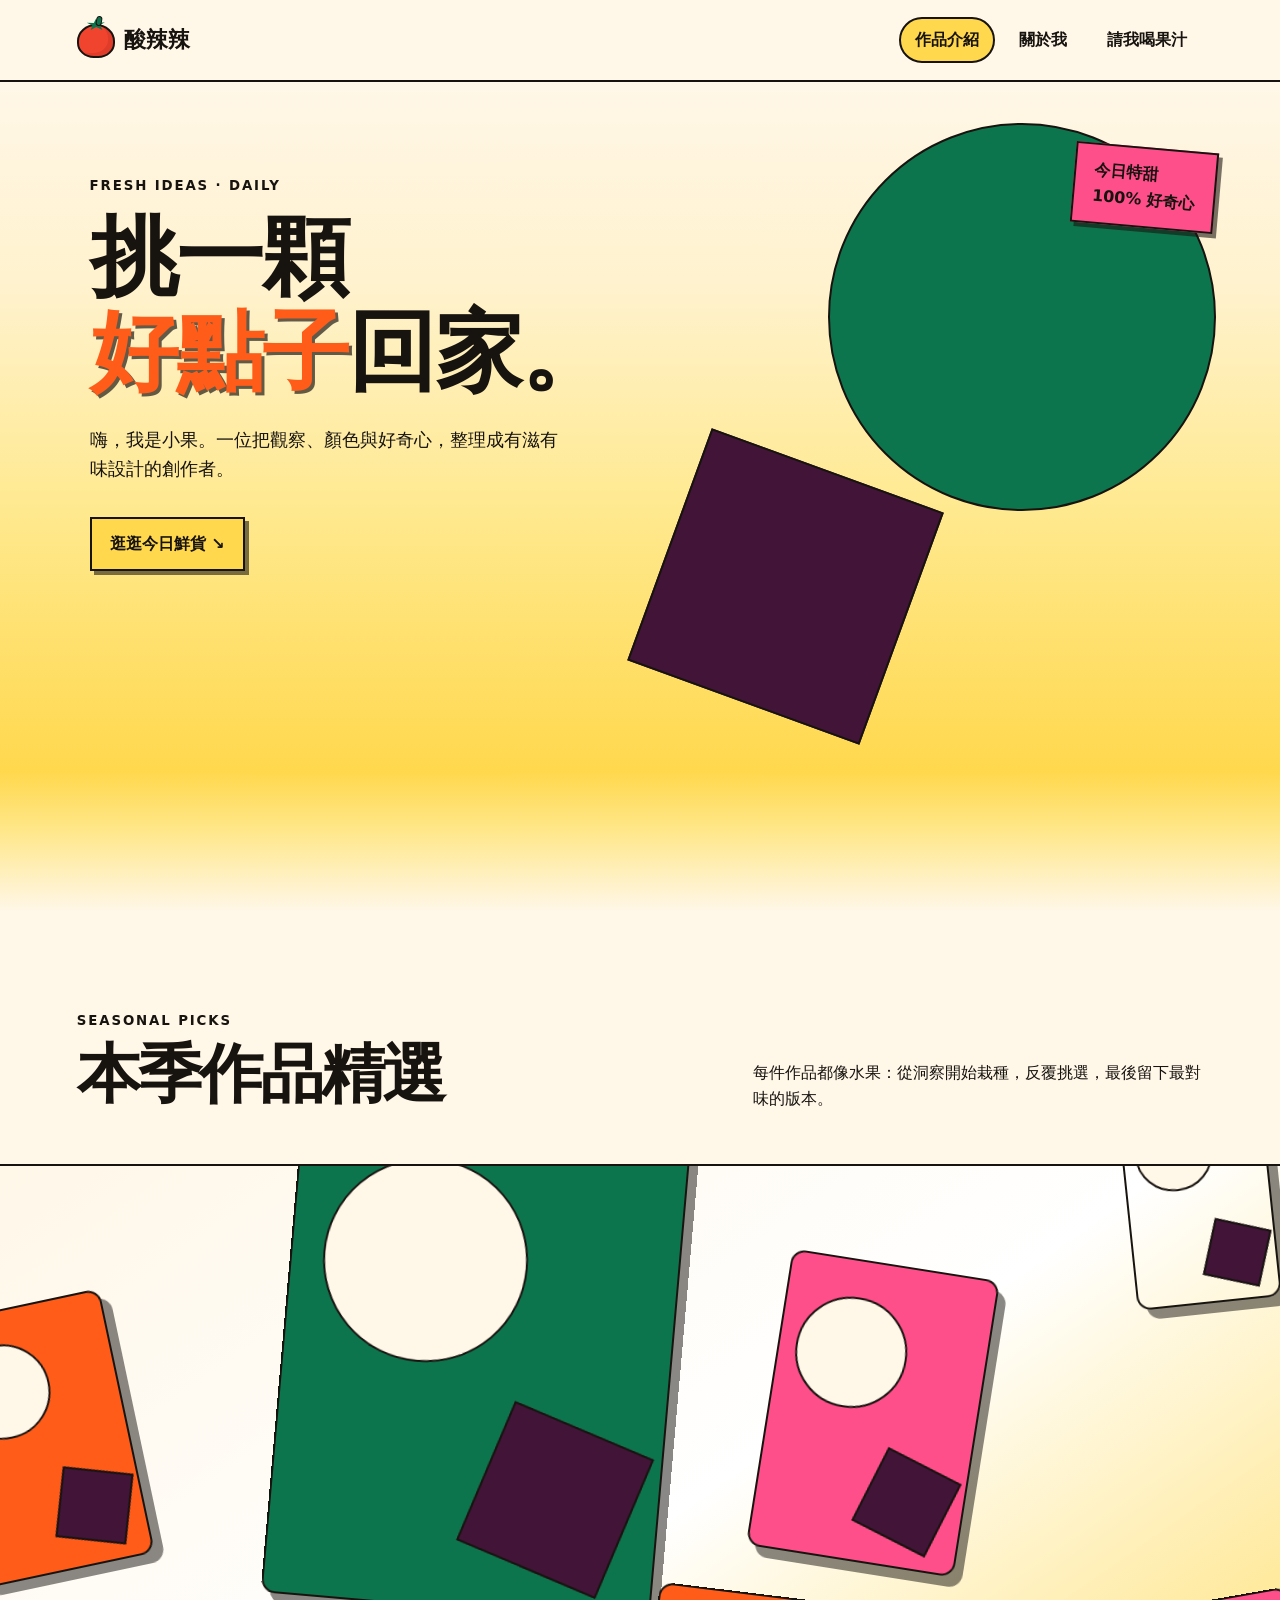
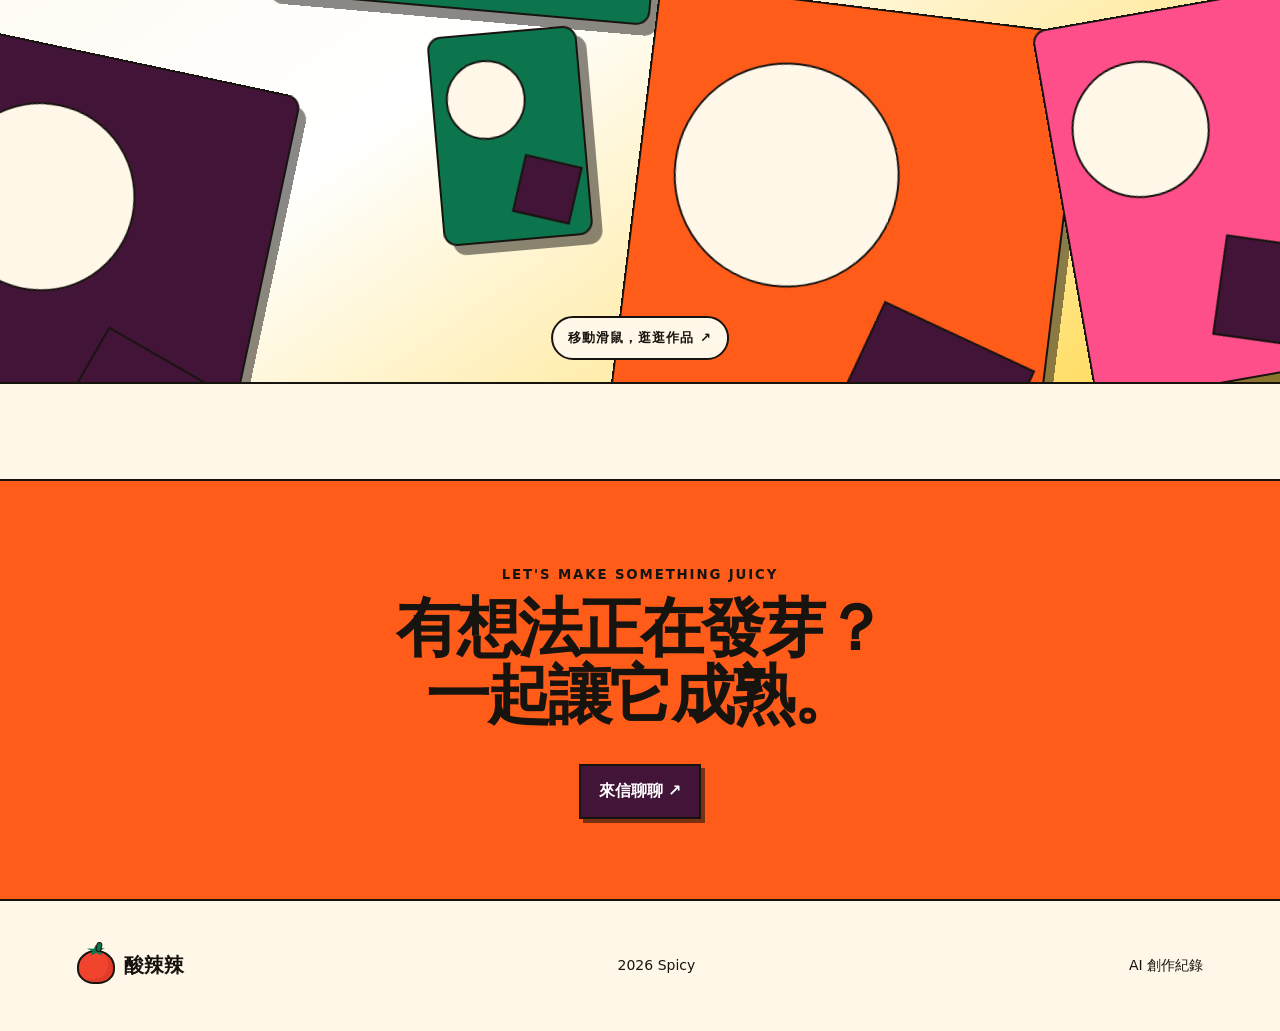
==== commit 68672c4d: "3" ====
--- a/index.html
+++ b/index.html
@@ -1,11 +1,11 @@
 <!doctype html><html lang="zh-Hant"><head><meta charset="utf-8"><meta name="viewport" content="width=device-width,initial-scale=1"><meta name="description" content="果然有料｜水果行風格個人設計作品集"><title>果然有料｜個人作品集</title><link rel="stylesheet" href="style.css"></head><body><header><a class="brand" href="index.html"><i class="tomato" aria-hidden="true"></i>酸辣辣</a><button class="menu" aria-expanded="false">選單 ＋</button><nav><a class="on" href="index.html">作品介紹</a><a href="about.html">關於我</a><a href="sponsor.html">請我喝果汁</a></nav></header><main><section class="hero"><div class="color-block hero-block" role="img" aria-label="首頁主視覺預留色塊"></div><div class="heroText"><small>FRESH IDEAS · DAILY</small><h1>挑一顆<br><em>好點子</em>回家。</h1><p>嗨，我是小果。一位把觀察、顏色與好奇心，整理成有滋有味設計的創作者。</p><a class="btn" href="#works">逛逛今日鮮貨 ↘</a></div><b class="tag">今日特甜<br>100% 好奇心</b></section><div class="ticker" aria-hidden="true"></div><section class="section" id="works"><div class="title"><div><small>SEASONAL PICKS</small><h2>本季作品精選</h2></div><p>每件作品都像水果：從洞察開始栽種，反覆挑選，最後留下最對味的版本。</p></div><div class="flow-gallery" aria-label="流動式作品展示區">
-<a class="flow-card card-orange" href="project.html" data-depth="1.15" style="--x:4%;--y:20%;--w:250px;--h:340px;--r:-8deg" aria-label="查看日日橙光"><span class="masonry-overlay"><small>品牌識別 · 包裝設計</small><b>日日橙光</b></span></a>
-<a class="flow-card card-green" href="project.html#market" data-depth=".7" style="--x:31%;--y:5%;--w:230px;--h:300px;--r:5deg" aria-label="查看附近有果"><span class="masonry-overlay"><small>UI / UX · APP DESIGN</small><b>附近有果</b></span></a>
-<a class="flow-card card-pink" href="about.html" data-depth="1.35" style="--x:60%;--y:17%;--w:285px;--h:390px;--r:9deg" aria-label="查看果然有料"><span class="masonry-overlay"><small>網頁設計 · 個人品牌</small><b>果然有料</b></span></a>
-<a class="flow-card card-yellow" href="project.html" data-depth=".9" style="--x:82%;--y:2%;--w:210px;--h:285px;--r:-5deg" aria-label="查看海報設計"><span class="masonry-overlay"><small>GRAPHIC DESIGN</small><b>海報設計</b></span></a>
-<a class="flow-card card-plum" href="project.html" data-depth="1.5" style="--x:-6%;--y:67%;--w:220px;--h:280px;--r:12deg" aria-label="查看插畫創作"><span class="masonry-overlay"><small>ILLUSTRATION</small><b>插畫創作</b></span></a>
-<a class="flow-card card-green" href="project.html" data-depth="1.05" style="--x:24%;--y:55%;--w:270px;--h:330px;--r:-4deg" aria-label="查看角色設計"><span class="masonry-overlay"><small>CHARACTER DESIGN</small><b>角色設計</b></span></a>
-<a class="flow-card card-orange" href="project.html" data-depth=".8" style="--x:51%;--y:69%;--w:235px;--h:290px;--r:7deg" aria-label="查看排版練習"><span class="masonry-overlay"><small>EDITORIAL DESIGN</small><b>排版練習</b></span></a>
-<a class="flow-card card-pink" href="project.html" data-depth="1.25" style="--x:77%;--y:59%;--w:280px;--h:350px;--r:-10deg" aria-label="查看更多作品"><span class="masonry-overlay"><small>MORE PROJECTS</small><b>更多作品</b></span></a>
+<a class="flow-card card-orange" href="project.html" data-mx="145" data-my="-30" data-cross="55" data-rot="15" style="--x:-4%;--y:17%;--w:180px;--h:270px;--r:-12deg;--bx1:-8px;--by1:7px;--bx2:13px;--by2:-11px;--speed:5.8s;--delay:-2s" aria-label="查看日日橙光"><span class="masonry-overlay"><small>品牌識別 · 包裝設計</small><b>日日橙光</b></span></a>
+<a class="flow-card card-green" href="project.html#market" data-mx="-60" data-my="85" data-cross="-35" data-rot="-8" style="--x:22%;--y:-8%;--w:390px;--h:510px;--r:5deg;--bx1:12px;--by1:-6px;--bx2:-10px;--by2:14px;--speed:8.7s;--delay:-5s" aria-label="查看附近有果"><span class="masonry-overlay"><small>UI / UX · APP DESIGN</small><b>附近有果</b></span></a>
+<a class="flow-card card-pink" href="about.html" data-mx="110" data-my="60" data-cross="-60" data-rot="12" style="--x:60%;--y:12%;--w:210px;--h:300px;--r:9deg;--bx1:-5px;--by1:-13px;--bx2:15px;--by2:8px;--speed:6.4s;--delay:-1.5s" aria-label="查看果然有料"><span class="masonry-overlay"><small>網頁設計 · 個人品牌</small><b>果然有料</b></span></a>
+<a class="flow-card card-yellow" href="project.html" data-mx="-150" data-my="30" data-cross="70" data-rot="-18" style="--x:88%;--y:-10%;--w:145px;--h:220px;--r:-6deg;--bx1:9px;--by1:10px;--bx2:-14px;--by2:-7px;--speed:4.9s;--delay:-3s" aria-label="查看海報設計"><span class="masonry-overlay"><small>GRAPHIC DESIGN</small><b>海報設計</b></span></a>
+<a class="flow-card card-plum" href="project.html" data-mx="55" data-my="-95" data-cross="45" data-rot="9" style="--x:-8%;--y:60%;--w:360px;--h:460px;--r:12deg;--bx1:-15px;--by1:5px;--bx2:8px;--by2:-14px;--speed:9.6s;--delay:-7s" aria-label="查看插畫創作"><span class="masonry-overlay"><small>ILLUSTRATION</small><b>插畫創作</b></span></a>
+<a class="flow-card card-green" href="project.html" data-mx="-120" data-my="-55" data-cross="-50" data-rot="-14" style="--x:34%;--y:57%;--w:150px;--h:210px;--r:-5deg;--bx1:8px;--by1:-10px;--bx2:-13px;--by2:6px;--speed:5.3s;--delay:-4s" aria-label="查看角色設計"><span class="masonry-overlay"><small>CHARACTER DESIGN</small><b>角色設計</b></span></a>
+<a class="flow-card card-orange" href="project.html" data-mx="80" data-my="100" data-cross="25" data-rot="7" style="--x:49%;--y:54%;--w:430px;--h:520px;--r:7deg;--bx1:-7px;--by1:-15px;--bx2:12px;--by2:9px;--speed:10.8s;--delay:-6s" aria-label="查看排版練習"><span class="masonry-overlay"><small>EDITORIAL DESIGN</small><b>排版練習</b></span></a>
+<a class="flow-card card-pink" href="project.html" data-mx="-95" data-my="70" data-cross="65" data-rot="-11" style="--x:83%;--y:54%;--w:260px;--h:380px;--r:-10deg;--bx1:14px;--by1:8px;--bx2:-9px;--by2:-12px;--speed:7.5s;--delay:-2.5s" aria-label="查看更多作品"><span class="masonry-overlay"><small>MORE PROJECTS</small><b>更多作品</b></span></a>
 <div class="flow-hint" aria-hidden="true">移動滑鼠，逛逛作品 ↗</div>
 </div></section><section class="cta"><small>LET'S MAKE SOMETHING JUICY</small><h2>有想法正在發芽？<br>一起讓它成熟。</h2><a class="btn dark" href="mailto:suanlala0907@gmail.com">來信聊聊 ↗</a></section></main><footer><a class="brand" href="index.html"><i class="tomato" aria-hidden="true"></i>酸辣辣</a><p>2026 Spicy</p><a href="ai-process.html">AI 創作紀錄</a></footer><script src="script.js"></script></body></html>
--- a/style.css
+++ b/style.css
@@ -1,7 +1,7 @@
-:root{--c:#fff7e8;--o:#ff5c1a;--y:#ffd84d;--p:#ff4f8b;--g:#0d754d;--d:#421538;--i:#17130f;--line:2px solid var(--i)}*{box-sizing:border-box}html{scroll-behavior:smooth}body{margin:0;background:var(--c);color:var(--i);font-family:"Noto Sans TC","PingFang TC",system-ui,sans-serif;line-height:1.65}a{color:inherit;text-decoration:none}img{display:block;max-width:100%}header{height:82px;padding:0 6vw;display:flex;align-items:center;justify-content:space-between;border-bottom:var(--line);position:relative;z-index:5}.brand{font-size:22px;font-weight:900}.brand i{font-style:normal;background:var(--o);color:#fff;border-radius:50%;padding:6px 10px;margin-right:7px}nav{display:flex;gap:8px}nav a{font-weight:800;padding:8px 14px;border:2px solid transparent;border-radius:24px}nav a.on,nav a:hover{background:var(--y);border-color:var(--i)}.menu{display:none;background:var(--y);border:var(--line);padding:8px 13px;border-radius:22px;font-weight:800}.hero{height:690px;position:relative;overflow:hidden;border-bottom:var(--line)}.hero>img{width:100%;height:100%;object-fit:cover}.heroText{position:absolute;left:7vw;top:90px;width:48%;z-index:2}.hero h1,.pageHero h1,.support h1,.project h1,.process h1{font-size:clamp(52px,calc(7vw - 2px),103px);line-height:1.08;letter-spacing:-.02em;margin:12px 0 25px}.hero em,.pageHero em,.support em{font-style:normal;color:var(--o);text-shadow:3px 3px rgba(23,19,15,.68)}small{font-weight:900;letter-spacing:.14em}.heroText p{max-width:470px;font-size:18px}.btn{display:inline-block;background:var(--y);border:var(--line);box-shadow:4px 4px rgba(23,19,15,.58);padding:12px 18px;margin-top:15px;font-weight:900}.dark{background:var(--d);color:#fff}.tag{position:absolute;right:5vw;top:65px;background:var(--p);border:var(--line);box-shadow:4px 4px rgba(23,19,15,.58);padding:12px 18px;transform:rotate(5deg)}.ticker{padding:12px;background:var(--y);border-bottom:var(--line);font-weight:900;word-spacing:20px;overflow:hidden;white-space:nowrap}.section{padding:95px 6vw}.title{display:flex;justify-content:space-between;align-items:end;margin-bottom:35px}.title p{max-width:450px}h2{font-size:clamp(36px,5vw,65px);line-height:1.05;letter-spacing:-.045em;margin:8px 0 20px}.grid{display:grid;grid-template-columns:repeat(3,1fr);gap:20px}.grid article{border:var(--line);border-radius:25px;overflow:hidden;background:var(--o);transition:.2s}.grid article:nth-child(2){background:var(--p)}.grid article:nth-child(3){background:#83bd57}.grid article:hover{transform:translateY(-7px);box-shadow:7px 7px rgba(23,19,15,.56)}.grid img{width:100%;aspect-ratio:1;object-fit:cover;border-bottom:var(--line)}.grid article div{padding:20px}.grid h3{font-size:34px;margin:4px 0 10px}.cta,.thanks{padding:80px 7vw;background:var(--o);border-block:var(--line);text-align:center}footer{padding:35px 6vw;min-height:130px;display:flex;align-items:center;justify-content:space-between}.pageHero{padding:75px 7vw;display:grid;grid-template-columns:1.2fr .8fr;gap:7vw;align-items:center;border-bottom:var(--line)}.pageHero img{aspect-ratio:4/5;object-fit:cover;border:var(--line);border-radius:50% 50% 25px 25px}.about{display:grid;grid-template-columns:270px 1fr;gap:8vw}.about aside b{display:block;background:var(--y);border:var(--line);border-radius:16px;padding:16px;margin-bottom:12px}.about>div{max-width:780px;font-size:18px}.chips{display:flex;flex-wrap:wrap;gap:9px}.chips span{background:#fff;border:var(--line);border-radius:30px;padding:7px 14px;font-weight:800}.support{min-height:650px;display:grid;grid-template-columns:1.2fr .8fr;gap:8vw;align-items:center}.options{display:flex;gap:10px;margin-top:25px}.options button{flex:1;background:#fff;border:var(--line);padding:13px;text-align:left}.options b{display:block}.options .selected{background:var(--y);box-shadow:4px 4px rgba(23,19,15,.58)}.qrCard{background:#fff;border:var(--line);box-shadow:10px 10px rgba(255,92,26,.64);padding:30px;text-align:center}.qr{width:min(250px,100%);aspect-ratio:1;margin:auto;background:repeating-conic-gradient(#111 0 25%,#fff 0 50%) 0/30px 30px;border:12px solid white;outline:var(--line)}.qrCard strong{display:block;font-size:32px}.qrCard small{display:block}.thanks{background:var(--g);color:#fff;display:flex;gap:30px;align-items:center;text-align:left}.thanks>b{font-size:80px}.project>p{font-size:21px;max-width:700px}.project h1{color:var(--o)}.cover{background:var(--o);padding:6vw;border-block:var(--line)}.cover img{width:min(850px,100%);margin:auto;border:var(--line);box-shadow:12px 12px rgba(66,21,56,.60)}.case,.next{display:grid;grid-template-columns:1fr 1fr;gap:8vw;align-items:center}.case p{font-size:18px}.next img{border:var(--line);border-radius:25px;transform:rotate(-2deg)}.process{max-width:1000px;margin:auto}.process ol{padding:0;list-style:none;counter-reset:a}.process li{counter-increment:a;display:grid;grid-template-columns:230px 1fr;gap:25px;padding:24px 0;border-bottom:var(--line)}.process li b:before{content:"0" counter(a) " ";color:var(--o)}.process li p{margin:0}.reflection{margin-top:60px;padding:40px;background:var(--y);border:var(--line);box-shadow:8px 8px rgba(23,19,15,.56)}.reflection p{font-size:18px}@media(max-width:800px){header{height:68px;padding:0 20px}.menu{display:block}nav{display:none;position:absolute;top:66px;left:14px;right:14px;background:var(--c);border:var(--line);padding:10px}nav.open{display:flex;flex-direction:column}.hero{height:720px}.hero>img{opacity:.38;object-position:65%}.heroText{left:23px;top:80px;width:90%}.hero h1{font-size:63px}.tag{top:auto;bottom:25px}.section{padding:65px 22px}.title,footer{align-items:flex-start;flex-direction:column;gap:15px}.grid,.pageHero,.about,.support,.case,.next{grid-template-columns:1fr}.grid img{aspect-ratio:4/3}.pageHero{padding:60px 22px}.pageHero h1,.support h1,.project h1,.process h1{font-size:50px}.options{flex-direction:column}.qrCard{max-width:400px;margin:auto}.thanks{flex-direction:column}.process li{grid-template-columns:1fr;gap:4px}.reflection{padding:24px}}
+:root{--c:#fff7e8;--o:#ff5c1a;--y:#ffd84d;--p:#ff4f8b;--g:#0d754d;--d:#421538;--i:#17130f;--line:2px solid var(--i)}*{box-sizing:border-box}html{scroll-behavior:smooth}body{margin:0;background:var(--c);color:var(--i);font-family:"Noto Sans TC","PingFang TC",system-ui,sans-serif;line-height:1.65}a{color:inherit;text-decoration:none}img{display:block;max-width:100%}header{height:82px;padding:0 6vw;display:flex;align-items:center;justify-content:space-between;border-bottom:var(--line);position:relative;z-index:5}.brand{font-size:22px;font-weight:900}.brand i{font-style:normal;background:var(--o);color:#fff;border-radius:50%;padding:6px 10px;margin-right:7px}nav{display:flex;gap:8px}nav a{font-weight:800;padding:8px 14px;border:2px solid transparent;border-radius:24px}nav a.on,nav a:hover{background:var(--y);border-color:var(--i)}.menu{display:none;background:var(--y);border:var(--line);padding:8px 13px;border-radius:22px;font-weight:800}.hero{height:690px;position:relative;overflow:hidden;border-bottom:var(--line)}.hero>img{width:100%;height:100%;object-fit:cover}.heroText{position:absolute;left:7vw;top:90px;width:48%;z-index:2}.hero h1,.pageHero h1,.support h1,.project h1,.process h1{font-size:clamp(52px,calc(7vw - 2px),103px);line-height:1.08;letter-spacing:-.02em;margin:12px 0 25px}.hero em,.pageHero em,.support em{font-style:normal;color:var(--o);text-shadow:3px 3px rgba(23,19,15,.68)}small{font-weight:900;letter-spacing:.14em}.heroText p{max-width:470px;font-size:18px}.btn{display:inline-block;background:var(--y);border:var(--line);box-shadow:4px 4px rgba(23,19,15,.58);padding:12px 18px;margin-top:15px;font-weight:900}.dark{background:var(--d);color:#fff}.tag{position:absolute;right:5vw;top:65px;background:var(--p);border:var(--line);box-shadow:4px 4px rgba(23,19,15,.58);padding:12px 18px;transform:rotate(5deg)}.ticker{padding:12px;background:var(--y);border-bottom:var(--line);font-weight:900;word-spacing:20px;overflow:hidden;white-space:nowrap}.section{padding:95px 6vw}.title{display:flex;justify-content:space-between;align-items:end;margin-bottom:35px}.title p{max-width:450px}h2{font-size:clamp(36px,5vw,65px);line-height:1.05;letter-spacing:-.045em;margin:8px 0 20px}.grid{display:grid;grid-template-columns:repeat(3,1fr);gap:20px}.grid article{border:var(--line);border-radius:25px;overflow:hidden;background:var(--o);transition:.2s}.grid article:nth-child(2){background:var(--p)}.grid article:nth-child(3){background:#83bd57}.grid article:hover{transform:translateY(-7px);box-shadow:7px 7px rgba(23,19,15,.56)}.grid img{width:100%;aspect-ratio:1;object-fit:cover;border-bottom:var(--line)}.grid article div{padding:20px}.grid h3{font-size:34px;margin:4px 0 10px}.cta,.thanks{padding:80px 7vw;background:var(--o);border-block:var(--line);text-align:center}footer{padding:35px 6vw;min-height:130px;display:flex;align-items:center;justify-content:space-between}.pageHero{padding:75px 7vw;display:grid;grid-template-columns:1.2fr .8fr;gap:7vw;align-items:center;border-bottom:var(--line)}.pageHero img{aspect-ratio:4/5;object-fit:cover;border:var(--line);border-radius:50% 50% 25px 25px}.about{display:grid;grid-template-columns:270px 1fr;gap:8vw}.about aside b{display:block;background:var(--y);border:var(--line);border-radius:999px;padding:16px 22px;margin-bottom:12px}.about>div{max-width:780px;font-size:18px}.chips{display:flex;flex-wrap:wrap;gap:9px}.chips span{background:#fff;border:var(--line);border-radius:30px;padding:7px 14px;font-weight:800}.support{min-height:650px;display:grid;grid-template-columns:1.2fr .8fr;gap:8vw;align-items:center}.options{display:flex;gap:10px;margin-top:25px}.options button{flex:1;background:#fff;border:var(--line);padding:13px;text-align:left}.options b{display:block}.options .selected{background:var(--y);box-shadow:4px 4px rgba(23,19,15,.58)}.qrCard{background:#fff;border:var(--line);box-shadow:10px 10px rgba(255,92,26,.64);padding:30px;text-align:center}.qr{width:min(250px,100%);aspect-ratio:1;margin:auto;background:repeating-conic-gradient(#111 0 25%,#fff 0 50%) 0/30px 30px;border:12px solid white;outline:var(--line)}.qrCard strong{display:block;font-size:32px}.qrCard small{display:block}.thanks{background:var(--g);color:#fff;display:flex;gap:30px;align-items:center;text-align:left}.thanks>b{font-size:80px}.project>p{font-size:21px;max-width:700px}.project h1{color:var(--o)}.cover{background:var(--o);padding:6vw;border-block:var(--line)}.cover img{width:min(850px,100%);margin:auto;border:var(--line);box-shadow:12px 12px rgba(66,21,56,.60)}.case,.next{display:grid;grid-template-columns:1fr 1fr;gap:8vw;align-items:center}.case p{font-size:18px}.next img{border:var(--line);border-radius:25px;transform:rotate(-2deg)}.process{max-width:1000px;margin:auto}.process ol{padding:0;list-style:none;counter-reset:a}.process li{counter-increment:a;display:grid;grid-template-columns:230px 1fr;gap:25px;padding:24px 0;border-bottom:var(--line)}.process li b:before{content:"0" counter(a) " ";color:var(--o)}.process li p{margin:0}.reflection{margin-top:60px;padding:40px;background:var(--y);border:var(--line);box-shadow:8px 8px rgba(23,19,15,.56)}.reflection p{font-size:18px}@media(max-width:800px){header{height:68px;padding:0 20px}.menu{display:block}nav{display:none;position:absolute;top:66px;left:14px;right:14px;background:var(--c);border:var(--line);padding:10px}nav.open{display:flex;flex-direction:column}.hero{height:720px}.hero>img{opacity:.38;object-position:65%}.heroText{left:23px;top:80px;width:90%}.hero h1{font-size:63px}.tag{top:auto;bottom:25px}.section{padding:65px 22px}.title,footer{align-items:flex-start;flex-direction:column;gap:15px}.grid,.pageHero,.about,.support,.case,.next{grid-template-columns:1fr}.grid img{aspect-ratio:4/3}.pageHero{padding:60px 22px}.pageHero h1,.support h1,.project h1,.process h1{font-size:50px}.options{flex-direction:column}.qrCard{max-width:400px;margin:auto}.thanks{flex-direction:column}.process li{grid-template-columns:1fr;gap:4px}.reflection{padding:24px}}
 /* 圖片預留色塊 */
 .color-block{position:relative;overflow:hidden}.color-block:before,.color-block:after{content:"";position:absolute;border:var(--line)}
-.hero-block{position:absolute;inset:0;background:linear-gradient(125deg,var(--c) 0 38%,var(--y) 38% 62%,var(--o) 62% 80%,var(--p) 80%)}.hero-block:before{width:34vw;height:34vw;border-radius:50%;right:5%;top:12%;background:var(--g)}.hero-block:after{width:20vw;height:20vw;right:29%;bottom:-7%;transform:rotate(20deg);background:var(--d)}
+.hero-block{position:absolute;inset:0;background:linear-gradient(to bottom,var(--c) 0%,var(--c) 25%,#ffedc2 36%,var(--y) 50%,#ffad35 65%,var(--o) 76%,#ff526f 88%,var(--p) 100%)}.hero-block:before{width:34vw;height:34vw;border-radius:50%;right:5%;top:12%;background:var(--g)}.hero-block:after{width:20vw;height:20vw;right:29%;bottom:-7%;transform:rotate(20deg);background:var(--d)}
 .work-block{width:100%;aspect-ratio:1;border-bottom:var(--line)}.work-block:before{width:48%;aspect-ratio:1;border-radius:50%;left:12%;top:16%;background:var(--c)}.work-block:after{width:34%;aspect-ratio:1;right:10%;bottom:12%;transform:rotate(18deg);background:var(--d)}.citrus-block{background:var(--y)}.citrus-block:before{background:var(--o)}.market-block{background:var(--p)}.market-block:before{background:#83bd57}.market-block:after{background:#2455ba}.studio-block{background:var(--g)}.studio-block:before{background:var(--y)}.studio-block:after{background:var(--p)}
 .portrait-block{aspect-ratio:4/5;border:var(--line);border-radius:50% 50% 25px 25px;background:var(--o)}.portrait-block:before{width:58%;aspect-ratio:1;border-radius:50%;left:21%;top:17%;background:var(--y)}.portrait-block:after{width:72%;height:40%;left:14%;bottom:8%;border-radius:50% 50% 15px 15px;background:var(--d)}
 .project-block{width:min(850px,100%);aspect-ratio:1;margin:auto;border:var(--line);box-shadow:12px 12px rgba(66,21,56,.60)}.next-block{aspect-ratio:1;border:var(--line);border-radius:25px;transform:rotate(-2deg)}
@@ -131,4 +131,30 @@
 @media(max-width:800px){.ticker{height:18px}#works{background:linear-gradient(to bottom,#ffedb5 0,var(--c) 82px)}}
 /* 作品卡 Hover 不影響相鄰格 */
 .flow-card:hover,.flow-card:focus-visible{scale:1;box-shadow:9px 10px rgba(23,19,15,.5)}
-@media(max-width:900px){.flow-card:hover,.flow-card:focus-visible{transform:none!important;scale:1}}+@media(max-width:900px){.flow-card:hover,.flow-card:focus-visible{transform:none!important;scale:1}}
+/* 流動作品：獨立隨機漂浮與極端尺寸 */
+.flow-card{animation:flow-card-drift var(--speed,7s) ease-in-out var(--delay,0s) infinite alternate}
+@keyframes flow-card-drift{from{translate:var(--bx1,0) var(--by1,0)}to{translate:var(--bx2,0) var(--by2,0)}}
+@media(max-width:900px){.flow-card{animation:none;translate:none}}
+@media(prefers-reduced-motion:reduce){.flow-card{animation:none;translate:none}}
+/* 首頁下方：加強黃色漸層底色 */
+.ticker{height:34px;background:linear-gradient(to bottom,var(--y) 0%,#ffe578 58%,#ffebaa 100%)}
+#works{background:linear-gradient(to bottom,#ffebaa 0%,#fff0c5 90px,var(--c) 230px)}
+@media(max-width:800px){.ticker{height:26px}#works{background:linear-gradient(to bottom,#ffebaa 0%,#fff0c5 65px,var(--c) 155px)}}
+.thanks h2{letter-spacing:.025em}
+
+/* 首頁主視覺至作品區：端點完全銜接 */
+.hero-block{background:linear-gradient(to bottom,var(--c) 0%,#ffedc2 23%,var(--y) 43%,#ffad35 62%,var(--o) 76%,#ff526f 89%,var(--p) 100%)}
+.hero{border-bottom:0}
+.ticker{height:160px;border:0;background:linear-gradient(to bottom,var(--p) 0%,#ff625b 22%,#ff9845 43%,var(--y) 66%,#ffe99b 84%,var(--c) 100%)}
+#works{background:var(--c)}
+@media(max-width:800px){.ticker{height:110px;background:linear-gradient(to bottom,var(--p) 0%,#ff625b 22%,#ff9845 43%,var(--y) 66%,#ffe99b 84%,var(--c) 100%)}#works{background:var(--c)}}
+/* 首頁背景：黃色系單色漸層 */
+.hero-block{background:linear-gradient(to bottom,var(--c) 0%,#fff2cd 30%,#ffe98f 62%,var(--y) 100%)}
+.ticker{height:140px;background:linear-gradient(to bottom,var(--y) 0%,#ffe78a 42%,#fff0bf 74%,var(--c) 100%)}
+#works{background:var(--c)}
+@media(max-width:800px){.ticker{height:96px;background:linear-gradient(to bottom,var(--y) 0%,#ffe78a 42%,#fff0bf 74%,var(--c) 100%)}}
+/* 首頁主視覺圖形完整顯示 */
+.hero-block::before{width:min(30vw,580px);height:min(30vw,580px);right:5%;top:6%}
+.hero-block::after{width:min(19vw,365px);height:min(19vw,365px);right:29%;bottom:9%;transform:rotate(20deg)}
+@media(max-width:800px){.hero-block::before{width:55vw;height:55vw;right:3%;top:24%}.hero-block::after{width:34vw;height:34vw;right:36%;bottom:12%}}
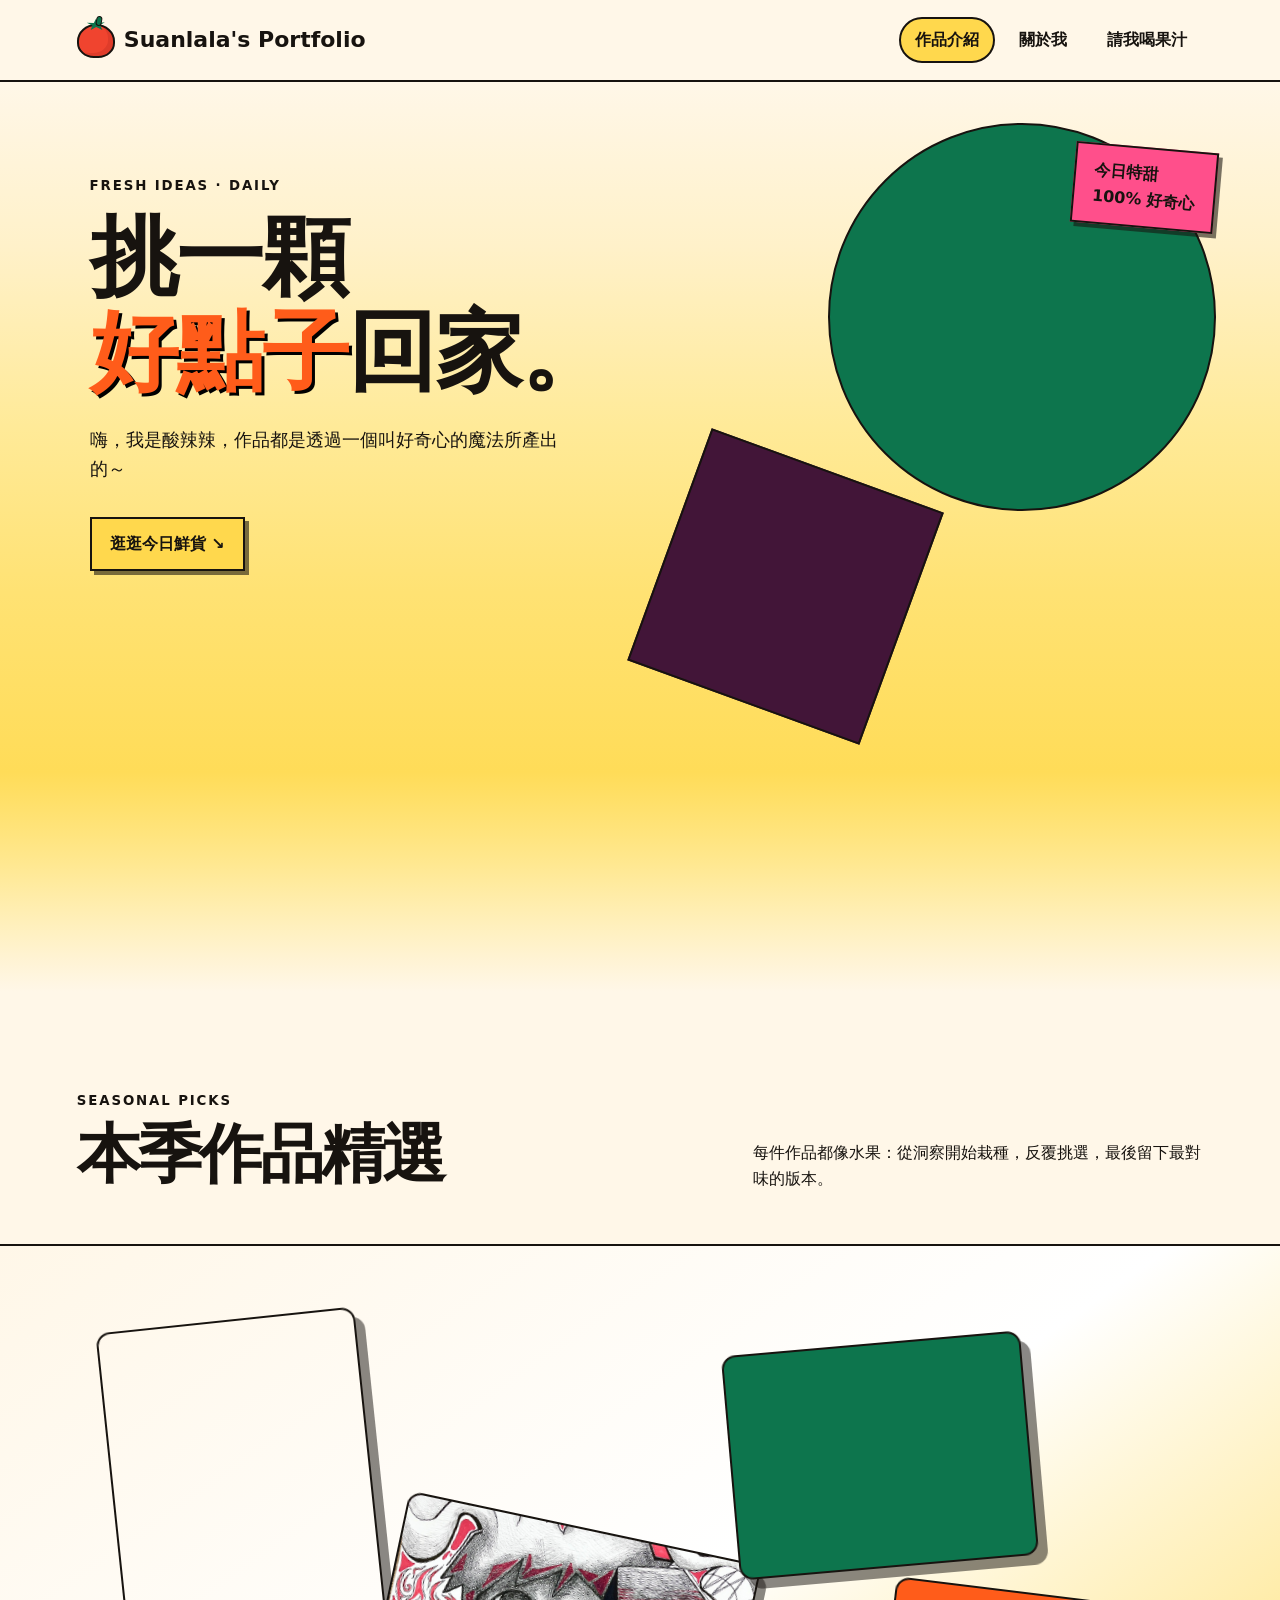
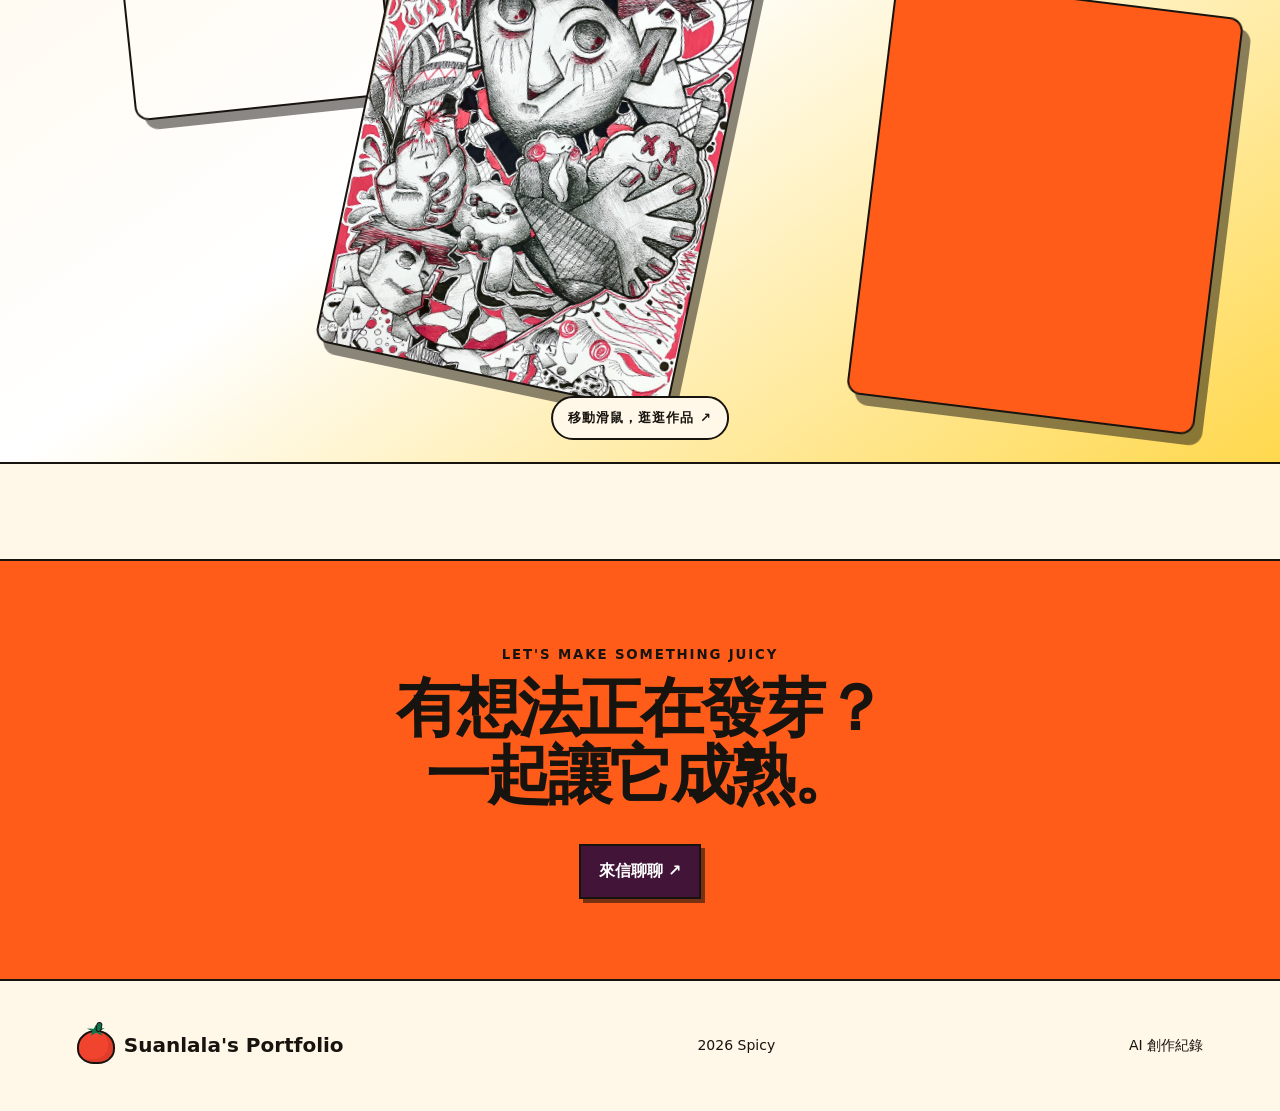
==== commit e63f55a4: "3" ====
--- a/index.html
+++ b/index.html
@@ -1,11 +1,11 @@
-<!doctype html><html lang="zh-Hant"><head><meta charset="utf-8"><meta name="viewport" content="width=device-width,initial-scale=1"><meta name="description" content="果然有料｜水果行風格個人設計作品集"><title>果然有料｜個人作品集</title><link rel="stylesheet" href="style.css"></head><body><header><a class="brand" href="index.html"><i class="tomato" aria-hidden="true"></i>酸辣辣</a><button class="menu" aria-expanded="false">選單 ＋</button><nav><a class="on" href="index.html">作品介紹</a><a href="about.html">關於我</a><a href="sponsor.html">請我喝果汁</a></nav></header><main><section class="hero"><div class="color-block hero-block" role="img" aria-label="首頁主視覺預留色塊"></div><div class="heroText"><small>FRESH IDEAS · DAILY</small><h1>挑一顆<br><em>好點子</em>回家。</h1><p>嗨，我是小果。一位把觀察、顏色與好奇心，整理成有滋有味設計的創作者。</p><a class="btn" href="#works">逛逛今日鮮貨 ↘</a></div><b class="tag">今日特甜<br>100% 好奇心</b></section><div class="ticker" aria-hidden="true"></div><section class="section" id="works"><div class="title"><div><small>SEASONAL PICKS</small><h2>本季作品精選</h2></div><p>每件作品都像水果：從洞察開始栽種，反覆挑選，最後留下最對味的版本。</p></div><div class="flow-gallery" aria-label="流動式作品展示區">
-<a class="flow-card card-orange" href="project.html" data-mx="145" data-my="-30" data-cross="55" data-rot="15" style="--x:-4%;--y:17%;--w:180px;--h:270px;--r:-12deg;--bx1:-8px;--by1:7px;--bx2:13px;--by2:-11px;--speed:5.8s;--delay:-2s" aria-label="查看日日橙光"><span class="masonry-overlay"><small>品牌識別 · 包裝設計</small><b>日日橙光</b></span></a>
-<a class="flow-card card-green" href="project.html#market" data-mx="-60" data-my="85" data-cross="-35" data-rot="-8" style="--x:22%;--y:-8%;--w:390px;--h:510px;--r:5deg;--bx1:12px;--by1:-6px;--bx2:-10px;--by2:14px;--speed:8.7s;--delay:-5s" aria-label="查看附近有果"><span class="masonry-overlay"><small>UI / UX · APP DESIGN</small><b>附近有果</b></span></a>
-<a class="flow-card card-pink" href="about.html" data-mx="110" data-my="60" data-cross="-60" data-rot="12" style="--x:60%;--y:12%;--w:210px;--h:300px;--r:9deg;--bx1:-5px;--by1:-13px;--bx2:15px;--by2:8px;--speed:6.4s;--delay:-1.5s" aria-label="查看果然有料"><span class="masonry-overlay"><small>網頁設計 · 個人品牌</small><b>果然有料</b></span></a>
-<a class="flow-card card-yellow" href="project.html" data-mx="-150" data-my="30" data-cross="70" data-rot="-18" style="--x:88%;--y:-10%;--w:145px;--h:220px;--r:-6deg;--bx1:9px;--by1:10px;--bx2:-14px;--by2:-7px;--speed:4.9s;--delay:-3s" aria-label="查看海報設計"><span class="masonry-overlay"><small>GRAPHIC DESIGN</small><b>海報設計</b></span></a>
-<a class="flow-card card-plum" href="project.html" data-mx="55" data-my="-95" data-cross="45" data-rot="9" style="--x:-8%;--y:60%;--w:360px;--h:460px;--r:12deg;--bx1:-15px;--by1:5px;--bx2:8px;--by2:-14px;--speed:9.6s;--delay:-7s" aria-label="查看插畫創作"><span class="masonry-overlay"><small>ILLUSTRATION</small><b>插畫創作</b></span></a>
-<a class="flow-card card-green" href="project.html" data-mx="-120" data-my="-55" data-cross="-50" data-rot="-14" style="--x:34%;--y:57%;--w:150px;--h:210px;--r:-5deg;--bx1:8px;--by1:-10px;--bx2:-13px;--by2:6px;--speed:5.3s;--delay:-4s" aria-label="查看角色設計"><span class="masonry-overlay"><small>CHARACTER DESIGN</small><b>角色設計</b></span></a>
-<a class="flow-card card-orange" href="project.html" data-mx="80" data-my="100" data-cross="25" data-rot="7" style="--x:49%;--y:54%;--w:430px;--h:520px;--r:7deg;--bx1:-7px;--by1:-15px;--bx2:12px;--by2:9px;--speed:10.8s;--delay:-6s" aria-label="查看排版練習"><span class="masonry-overlay"><small>EDITORIAL DESIGN</small><b>排版練習</b></span></a>
-<a class="flow-card card-pink" href="project.html" data-mx="-95" data-my="70" data-cross="65" data-rot="-11" style="--x:83%;--y:54%;--w:260px;--h:380px;--r:-10deg;--bx1:14px;--by1:8px;--bx2:-9px;--by2:-12px;--speed:7.5s;--delay:-2.5s" aria-label="查看更多作品"><span class="masonry-overlay"><small>MORE PROJECTS</small><b>更多作品</b></span></a>
+<!doctype html><html lang="zh-Hant"><head><meta charset="utf-8"><meta name="viewport" content="width=device-width,initial-scale=1"><meta name="description" content="果然有料｜水果行風格個人設計作品集"><title>果然有料｜個人作品集</title><link rel="stylesheet" href="style.css"></head><body><header><a class="brand" href="index.html"><i class="tomato" aria-hidden="true"></i>Suanlala's Portfolio</a><button class="menu" aria-expanded="false">選單 ＋</button><nav><a class="on" href="index.html">作品介紹</a><a href="about.html">關於我</a><a href="sponsor.html">請我喝果汁</a></nav></header><main><section class="hero"><div class="color-block hero-block" role="img" aria-label="首頁主視覺預留色塊"></div><div class="heroText"><small>FRESH IDEAS · DAILY</small><h1>挑一顆<br><em>好點子</em>回家。</h1><p>嗨，我是酸辣辣，作品都是透過一個叫好奇心的魔法所產出的～</p><a class="btn" href="#works">逛逛今日鮮貨 ↘</a></div><b class="tag">今日特甜<br>100% 好奇心</b></section><div class="ticker" aria-hidden="true"></div><section class="section" id="works"><div class="title"><div><small>SEASONAL PICKS</small><h2>本季作品精選</h2></div><p>每件作品都像水果：從洞察開始栽種，反覆挑選，最後留下最對味的版本。</p></div><div class="flow-gallery" aria-label="流動式作品展示區">
+
+
+
+<a class="flow-card card-yellow has-image poster-slideshow" href="poster.html" data-mx="-105" data-my="25" data-cross="44" data-rot="-18" style="--x:9%;--y:9%;--w:260px;--h:390px;--r:-6deg;--bx1:9px;--by1:10px;--bx2:-14px;--by2:-7px;--speed:4.9s;--delay:-3s" aria-label="查看海報設計"><img class="poster-slide" src="assets/poster-01.jpg" alt="海報設計作品一"><img class="poster-slide" src="assets/poster-02.jpg" alt="海報設計作品二"><img class="poster-slide" src="assets/poster-03.jpg" alt="海報設計作品三"><img class="poster-slide" src="assets/poster-04.jpg" alt="海報設計作品四"><img class="poster-slide" src="assets/poster-05.jpg" alt="海報設計作品五"><img class="poster-slide" src="assets/poster-06.jpeg" alt="海報設計作品六"><span class="masonry-overlay"><small>POSTER DESIGN</small><b>海報設計</b></span></a>
+<a class="flow-card card-plum has-image" href="project.html" data-mx="45" data-my="-70" data-cross="34" data-rot="9" style="--x:28%;--y:34%;--w:360px;--h:460px;--r:12deg;--bx1:-15px;--by1:5px;--bx2:8px;--by2:-14px;--speed:9.6s;--delay:-7s" aria-label="查看插畫創作"><img class="work-image" src="assets/illustration-01.jpg" alt="紅黑線條角色插畫作品"><span class="masonry-overlay"><small>ILLUSTRATION</small><b>插畫創作</b></span></a>
+<a class="flow-card card-green has-image photo-slideshow" href="photography.html" data-mx="-88" data-my="-44" data-cross="-36" data-rot="-14" style="--x:57%;--y:12%;--w:300px;--h:225px;--r:-5deg;--bx1:8px;--by1:-10px;--bx2:-13px;--by2:6px;--speed:5.3s;--delay:-4s" aria-label="查看攝影作品"><img class="photo-slide" src="assets/photo-01.jpg" alt="校園建築攝影作品"><img class="photo-slide" src="assets/photo-02.jpg" alt="校園樹石攝影作品"><img class="photo-slide" src="assets/photo-03.jpg" alt="校園庭院攝影作品"><span class="masonry-overlay"><small>PHOTOGRAPHY</small><b>攝影作品</b></span></a>
+<a class="flow-card card-orange has-image type-slideshow" href="typography.html" data-mx="62" data-my="72" data-cross="20" data-rot="7" style="--x:68%;--y:43%;--w:350px;--h:420px;--r:7deg;--bx1:-7px;--by1:-15px;--bx2:12px;--by2:9px;--speed:10.8s;--delay:-6s" aria-label="查看文字設計"><img class="type-slide" src="assets/type-01.jpg" alt="中文字形設計作品"><img class="type-slide" src="assets/type-02.png" alt="可愛英文字形設計作品"><img class="type-slide" src="assets/type-03.png" alt="文字設計海報應用"><span class="masonry-overlay"><small>TYPOGRAPHY</small><b>文字設計</b></span></a>
+
 <div class="flow-hint" aria-hidden="true">移動滑鼠，逛逛作品 ↗</div>
-</div></section><section class="cta"><small>LET'S MAKE SOMETHING JUICY</small><h2>有想法正在發芽？<br>一起讓它成熟。</h2><a class="btn dark" href="mailto:suanlala0907@gmail.com">來信聊聊 ↗</a></section></main><footer><a class="brand" href="index.html"><i class="tomato" aria-hidden="true"></i>酸辣辣</a><p>2026 Spicy</p><a href="ai-process.html">AI 創作紀錄</a></footer><script src="script.js"></script></body></html>+</div></section><section class="cta"><small>LET'S MAKE SOMETHING JUICY</small><h2>有想法正在發芽？<br>一起讓它成熟。</h2><a class="btn dark" href="mailto:suanlala0907@gmail.com">來信聊聊 ↗</a></section></main><footer><a class="brand" href="index.html"><i class="tomato" aria-hidden="true"></i>Suanlala's Portfolio</a><p>2026 Spicy</p><a href="ai-process.html">AI 創作紀錄</a></footer><script src="script.js"></script></body></html>
--- a/style.css
+++ b/style.css
@@ -1,4 +1,4 @@
-:root{--c:#fff7e8;--o:#ff5c1a;--y:#ffd84d;--p:#ff4f8b;--g:#0d754d;--d:#421538;--i:#17130f;--line:2px solid var(--i)}*{box-sizing:border-box}html{scroll-behavior:smooth}body{margin:0;background:var(--c);color:var(--i);font-family:"Noto Sans TC","PingFang TC",system-ui,sans-serif;line-height:1.65}a{color:inherit;text-decoration:none}img{display:block;max-width:100%}header{height:82px;padding:0 6vw;display:flex;align-items:center;justify-content:space-between;border-bottom:var(--line);position:relative;z-index:5}.brand{font-size:22px;font-weight:900}.brand i{font-style:normal;background:var(--o);color:#fff;border-radius:50%;padding:6px 10px;margin-right:7px}nav{display:flex;gap:8px}nav a{font-weight:800;padding:8px 14px;border:2px solid transparent;border-radius:24px}nav a.on,nav a:hover{background:var(--y);border-color:var(--i)}.menu{display:none;background:var(--y);border:var(--line);padding:8px 13px;border-radius:22px;font-weight:800}.hero{height:690px;position:relative;overflow:hidden;border-bottom:var(--line)}.hero>img{width:100%;height:100%;object-fit:cover}.heroText{position:absolute;left:7vw;top:90px;width:48%;z-index:2}.hero h1,.pageHero h1,.support h1,.project h1,.process h1{font-size:clamp(52px,calc(7vw - 2px),103px);line-height:1.08;letter-spacing:-.02em;margin:12px 0 25px}.hero em,.pageHero em,.support em{font-style:normal;color:var(--o);text-shadow:3px 3px rgba(23,19,15,.68)}small{font-weight:900;letter-spacing:.14em}.heroText p{max-width:470px;font-size:18px}.btn{display:inline-block;background:var(--y);border:var(--line);box-shadow:4px 4px rgba(23,19,15,.58);padding:12px 18px;margin-top:15px;font-weight:900}.dark{background:var(--d);color:#fff}.tag{position:absolute;right:5vw;top:65px;background:var(--p);border:var(--line);box-shadow:4px 4px rgba(23,19,15,.58);padding:12px 18px;transform:rotate(5deg)}.ticker{padding:12px;background:var(--y);border-bottom:var(--line);font-weight:900;word-spacing:20px;overflow:hidden;white-space:nowrap}.section{padding:95px 6vw}.title{display:flex;justify-content:space-between;align-items:end;margin-bottom:35px}.title p{max-width:450px}h2{font-size:clamp(36px,5vw,65px);line-height:1.05;letter-spacing:-.045em;margin:8px 0 20px}.grid{display:grid;grid-template-columns:repeat(3,1fr);gap:20px}.grid article{border:var(--line);border-radius:25px;overflow:hidden;background:var(--o);transition:.2s}.grid article:nth-child(2){background:var(--p)}.grid article:nth-child(3){background:#83bd57}.grid article:hover{transform:translateY(-7px);box-shadow:7px 7px rgba(23,19,15,.56)}.grid img{width:100%;aspect-ratio:1;object-fit:cover;border-bottom:var(--line)}.grid article div{padding:20px}.grid h3{font-size:34px;margin:4px 0 10px}.cta,.thanks{padding:80px 7vw;background:var(--o);border-block:var(--line);text-align:center}footer{padding:35px 6vw;min-height:130px;display:flex;align-items:center;justify-content:space-between}.pageHero{padding:75px 7vw;display:grid;grid-template-columns:1.2fr .8fr;gap:7vw;align-items:center;border-bottom:var(--line)}.pageHero img{aspect-ratio:4/5;object-fit:cover;border:var(--line);border-radius:50% 50% 25px 25px}.about{display:grid;grid-template-columns:270px 1fr;gap:8vw}.about aside b{display:block;background:var(--y);border:var(--line);border-radius:999px;padding:16px 22px;margin-bottom:12px}.about>div{max-width:780px;font-size:18px}.chips{display:flex;flex-wrap:wrap;gap:9px}.chips span{background:#fff;border:var(--line);border-radius:30px;padding:7px 14px;font-weight:800}.support{min-height:650px;display:grid;grid-template-columns:1.2fr .8fr;gap:8vw;align-items:center}.options{display:flex;gap:10px;margin-top:25px}.options button{flex:1;background:#fff;border:var(--line);padding:13px;text-align:left}.options b{display:block}.options .selected{background:var(--y);box-shadow:4px 4px rgba(23,19,15,.58)}.qrCard{background:#fff;border:var(--line);box-shadow:10px 10px rgba(255,92,26,.64);padding:30px;text-align:center}.qr{width:min(250px,100%);aspect-ratio:1;margin:auto;background:repeating-conic-gradient(#111 0 25%,#fff 0 50%) 0/30px 30px;border:12px solid white;outline:var(--line)}.qrCard strong{display:block;font-size:32px}.qrCard small{display:block}.thanks{background:var(--g);color:#fff;display:flex;gap:30px;align-items:center;text-align:left}.thanks>b{font-size:80px}.project>p{font-size:21px;max-width:700px}.project h1{color:var(--o)}.cover{background:var(--o);padding:6vw;border-block:var(--line)}.cover img{width:min(850px,100%);margin:auto;border:var(--line);box-shadow:12px 12px rgba(66,21,56,.60)}.case,.next{display:grid;grid-template-columns:1fr 1fr;gap:8vw;align-items:center}.case p{font-size:18px}.next img{border:var(--line);border-radius:25px;transform:rotate(-2deg)}.process{max-width:1000px;margin:auto}.process ol{padding:0;list-style:none;counter-reset:a}.process li{counter-increment:a;display:grid;grid-template-columns:230px 1fr;gap:25px;padding:24px 0;border-bottom:var(--line)}.process li b:before{content:"0" counter(a) " ";color:var(--o)}.process li p{margin:0}.reflection{margin-top:60px;padding:40px;background:var(--y);border:var(--line);box-shadow:8px 8px rgba(23,19,15,.56)}.reflection p{font-size:18px}@media(max-width:800px){header{height:68px;padding:0 20px}.menu{display:block}nav{display:none;position:absolute;top:66px;left:14px;right:14px;background:var(--c);border:var(--line);padding:10px}nav.open{display:flex;flex-direction:column}.hero{height:720px}.hero>img{opacity:.38;object-position:65%}.heroText{left:23px;top:80px;width:90%}.hero h1{font-size:63px}.tag{top:auto;bottom:25px}.section{padding:65px 22px}.title,footer{align-items:flex-start;flex-direction:column;gap:15px}.grid,.pageHero,.about,.support,.case,.next{grid-template-columns:1fr}.grid img{aspect-ratio:4/3}.pageHero{padding:60px 22px}.pageHero h1,.support h1,.project h1,.process h1{font-size:50px}.options{flex-direction:column}.qrCard{max-width:400px;margin:auto}.thanks{flex-direction:column}.process li{grid-template-columns:1fr;gap:4px}.reflection{padding:24px}}
+:root{--c:#fff7e8;--o:#ff5c1a;--y:#ffd84d;--p:#ff4f8b;--g:#0d754d;--d:#421538;--i:#17130f;--line:2px solid var(--i)}*{box-sizing:border-box}html{scroll-behavior:smooth}body{margin:0;background:var(--c);color:var(--i);font-family:"Noto Sans TC","PingFang TC",system-ui,sans-serif;line-height:1.65}a{color:inherit;text-decoration:none}img{display:block;max-width:100%}header{height:82px;padding:0 6vw;display:flex;align-items:center;justify-content:space-between;border-bottom:var(--line);position:relative;z-index:5}.brand{font-size:22px;font-weight:900}.brand i{font-style:normal;background:var(--o);color:#fff;border-radius:50%;padding:6px 10px;margin-right:7px}nav{display:flex;gap:8px}nav a{font-weight:800;padding:8px 14px;border:2px solid transparent;border-radius:24px}nav a.on,nav a:hover{background:var(--y);border-color:var(--i)}.menu{display:none;background:var(--y);border:var(--line);padding:8px 13px;border-radius:22px;font-weight:800}.hero{height:690px;position:relative;overflow:hidden;border-bottom:var(--line)}.hero>img{width:100%;height:100%;object-fit:cover}.heroText{position:absolute;left:7vw;top:90px;width:48%;z-index:2}.hero h1,.pageHero h1,.support h1,.project h1,.process h1{font-size:clamp(52px,calc(7vw - 2px),103px);line-height:1.08;letter-spacing:-.02em;margin:12px 0 25px}.hero em,.pageHero em,.support em{font-style:normal;color:var(--o);text-shadow:3px 3px #000}small{font-weight:900;letter-spacing:.14em}.heroText p{max-width:470px;font-size:18px}.btn{display:inline-block;background:var(--y);border:var(--line);box-shadow:4px 4px rgba(23,19,15,.58);padding:12px 18px;margin-top:15px;font-weight:900}.dark{background:var(--d);color:#fff}.tag{position:absolute;right:5vw;top:65px;background:var(--p);border:var(--line);box-shadow:4px 4px rgba(23,19,15,.58);padding:12px 18px;transform:rotate(5deg)}.ticker{padding:12px;background:var(--y);border-bottom:var(--line);font-weight:900;word-spacing:20px;overflow:hidden;white-space:nowrap}.section{padding:95px 6vw}.title{display:flex;justify-content:space-between;align-items:end;margin-bottom:35px}.title p{max-width:450px}h2{font-size:clamp(36px,5vw,65px);line-height:1.05;letter-spacing:-.045em;margin:8px 0 20px}.grid{display:grid;grid-template-columns:repeat(3,1fr);gap:20px}.grid article{border:var(--line);border-radius:25px;overflow:hidden;background:var(--o);transition:.2s}.grid article:nth-child(2){background:var(--p)}.grid article:nth-child(3){background:#83bd57}.grid article:hover{transform:translateY(-7px);box-shadow:7px 7px rgba(23,19,15,.56)}.grid img{width:100%;aspect-ratio:1;object-fit:cover;border-bottom:var(--line)}.grid article div{padding:20px}.grid h3{font-size:34px;margin:4px 0 10px}.cta,.thanks{padding:80px 7vw;background:var(--o);border-block:var(--line);text-align:center}footer{padding:35px 6vw;min-height:130px;display:flex;align-items:center;justify-content:space-between}.pageHero{padding:75px 7vw;display:grid;grid-template-columns:1.2fr .8fr;gap:7vw;align-items:center;border-bottom:var(--line)}.pageHero img{aspect-ratio:4/5;object-fit:cover;border:var(--line);border-radius:50% 50% 25px 25px}.about{display:grid;grid-template-columns:270px 1fr;gap:8vw}.about aside b{display:block;background:var(--y);border:var(--line);border-radius:999px;padding:16px 22px;margin-bottom:12px}.about>div{max-width:780px;font-size:18px}.chips{display:flex;flex-wrap:wrap;gap:9px}.chips span{background:#fff;border:var(--line);border-radius:30px;padding:7px 14px;font-weight:800}.support{min-height:650px;display:grid;grid-template-columns:1.2fr .8fr;gap:8vw;align-items:center}.options{display:flex;gap:10px;margin-top:25px}.options button{flex:1;background:#fff;border:var(--line);padding:13px;text-align:left}.options b{display:block}.options .selected{background:var(--y);box-shadow:4px 4px rgba(23,19,15,.58)}.qrCard{background:#fff;border:var(--line);box-shadow:10px 10px rgba(255,92,26,.64);padding:30px;text-align:center}.qr{width:min(250px,100%);aspect-ratio:1;margin:auto;background:repeating-conic-gradient(#111 0 25%,#fff 0 50%) 0/30px 30px;border:12px solid white;outline:var(--line)}.qrCard strong{display:block;font-size:32px}.qrCard small{display:block}.thanks{background:var(--g);color:#fff;display:flex;gap:30px;align-items:center;text-align:left}.thanks>b{font-size:80px}.project>p{font-size:21px;max-width:700px}.project h1{color:var(--o)}.cover{background:var(--o);padding:6vw;border-block:var(--line)}.cover img{width:min(850px,100%);margin:auto;border:var(--line);box-shadow:12px 12px rgba(66,21,56,.60)}.case,.next{display:grid;grid-template-columns:1fr 1fr;gap:8vw;align-items:center}.case p{font-size:18px}.next img{border:var(--line);border-radius:25px;transform:rotate(-2deg)}.process{max-width:1000px;margin:auto}.process ol{padding:0;list-style:none;counter-reset:a}.process li{counter-increment:a;display:grid;grid-template-columns:230px 1fr;gap:25px;padding:24px 0;border-bottom:var(--line)}.process li b:before{content:"0" counter(a) " ";color:var(--o)}.process li p{margin:0}.reflection{margin-top:60px;padding:40px;background:var(--y);border:var(--line);box-shadow:8px 8px rgba(23,19,15,.56)}.reflection p{font-size:18px}@media(max-width:800px){header{height:68px;padding:0 20px}.menu{display:block}nav{display:none;position:absolute;top:66px;left:14px;right:14px;background:var(--c);border:var(--line);padding:10px}nav.open{display:flex;flex-direction:column}.hero{height:720px}.hero>img{opacity:.38;object-position:65%}.heroText{left:23px;top:80px;width:90%}.hero h1{font-size:63px}.tag{top:auto;bottom:25px}.section{padding:65px 22px}.title,footer{align-items:flex-start;flex-direction:column;gap:15px}.grid,.pageHero,.about,.support,.case,.next{grid-template-columns:1fr}.grid img{aspect-ratio:4/3}.pageHero{padding:60px 22px}.pageHero h1,.support h1,.project h1,.process h1{font-size:50px}.options{flex-direction:column}.qrCard{max-width:400px;margin:auto}.thanks{flex-direction:column}.process li{grid-template-columns:1fr;gap:4px}.reflection{padding:24px}}
 /* 圖片預留色塊 */
 .color-block{position:relative;overflow:hidden}.color-block:before,.color-block:after{content:"";position:absolute;border:var(--line)}
 .hero-block{position:absolute;inset:0;background:linear-gradient(to bottom,var(--c) 0%,var(--c) 25%,#ffedc2 36%,var(--y) 50%,#ffad35 65%,var(--o) 76%,#ff526f 88%,var(--p) 100%)}.hero-block:before{width:34vw;height:34vw;border-radius:50%;right:5%;top:12%;background:var(--g)}.hero-block:after{width:20vw;height:20vw;right:29%;bottom:-7%;transform:rotate(20deg);background:var(--d)}
@@ -157,4 +157,84 @@
 /* 首頁主視覺圖形完整顯示 */
 .hero-block::before{width:min(30vw,580px);height:min(30vw,580px);right:5%;top:6%}
 .hero-block::after{width:min(19vw,365px);height:min(19vw,365px);right:29%;bottom:9%;transform:rotate(20deg)}
-@media(max-width:800px){.hero-block::before{width:55vw;height:55vw;right:3%;top:24%}.hero-block::after{width:34vw;height:34vw;right:36%;bottom:12%}}+@media(max-width:800px){.hero-block::before{width:55vw;height:55vw;right:3%;top:24%}.hero-block::after{width:34vw;height:34vw;right:36%;bottom:12%}}
+/* 流動作品卡文字縮小 */
+.flow-card .masonry-overlay small{font-size:10px;letter-spacing:.12em}
+.flow-card .masonry-overlay b{font-size:clamp(20px,2vw,32px);line-height:1.2}
+@media(max-width:600px){.flow-card .masonry-overlay small{font-size:9px}.flow-card .masonry-overlay b{font-size:24px}}
+/* 首頁黃色轉場：多色階平滑淡出 */
+.hero-block{background:linear-gradient(to bottom,var(--c) 0%,#fff1c9 24%,#ffea98 50%,#ffe273 74%,#ffdc58 100%)}
+.ticker{height:220px;background:linear-gradient(to bottom,#ffdc58 0%,#ffe06a 14%,#ffe47d 28%,#ffe891 42%,#ffeca7 56%,#fff0bd 70%,#fff3d2 84%,var(--c) 100%)}
+#works{background:var(--c)}
+@media(max-width:800px){.ticker{height:145px;background:linear-gradient(to bottom,#ffdc58 0%,#ffe06a 14%,#ffe47d 28%,#ffe891 42%,#ffeca7 56%,#fff0bd 70%,#fff3d2 84%,var(--c) 100%)}}
+.flow-card .work-image{display:block;width:100%;height:100%;object-fit:cover}.flow-card.has-image::before,.flow-card.has-image::after{display:none}
+
+.project h1{color:var(--o);text-shadow:4px 4px #000}.cover .project-artwork{width:min(850px,100%);max-height:none;object-fit:contain}
+
+/* 插畫作品頁首：左右排版與完整圖片 */
+.project-intro-layout{display:grid;grid-template-columns:minmax(360px,.78fr) minmax(480px,1.22fr);min-height:calc(100vh - 82px);border-bottom:var(--line)}
+.project-intro-layout .project{display:flex;flex-direction:column;justify-content:center;max-width:none;padding:70px 6vw}
+.project-intro-layout .cover{display:grid;place-items:center;padding:45px 5vw;background:var(--o);border:0;border-left:var(--line)}
+.project-intro-layout .cover .project-artwork{display:block;width:auto;max-width:100%;height:auto;max-height:calc(100vh - 172px);margin:0;object-fit:contain;border:var(--line);box-shadow:12px 12px rgba(66,21,56,.6)}
+@media(max-width:900px){.project-intro-layout{grid-template-columns:1fr;min-height:auto}.project-intro-layout .project{padding:65px 22px}.project-intro-layout .cover{border-left:0;border-top:var(--line);padding:35px 22px}.project-intro-layout .cover .project-artwork{max-height:none;width:min(620px,100%)}}
+/* 作品介紹區水果貼紙 */
+.case{position:relative;isolation:isolate;overflow:hidden;min-height:480px}
+.case>div:not(.case-fruits){position:relative;z-index:2}
+.case-fruits{position:absolute;z-index:1;inset:0;pointer-events:none}
+.case-fruit{position:absolute;overflow:visible;filter:drop-shadow(4px 5px 0 rgba(23,19,15,.34));animation:case-fruit-float var(--float-speed) ease-in-out infinite alternate}
+.case-fruit path{stroke:var(--i);stroke-width:3;stroke-linejoin:round}
+.case-watermelon{--r:-9deg;--float-speed:5.8s;width:145px;left:43%;bottom:-18px}
+.case-mango{--r:12deg;--float-speed:7.2s;width:88px;left:3%;bottom:22px}
+.case-pineapple{--r:-7deg;--float-speed:6.5s;width:94px;right:3%;top:25px}
+@keyframes case-fruit-float{from{transform:translateY(-7px) rotate(var(--r))}to{transform:translateY(8px) rotate(calc(var(--r) + 5deg))}}
+@media(max-width:800px){.case{min-height:auto}.case-watermelon{width:100px;left:58%;bottom:-18px}.case-mango{width:62px;left:2%;bottom:4px}.case-pineapple{width:65px;right:1%;top:10px}}
+@media(prefers-reduced-motion:reduce){.case-fruit{animation:none;transform:rotate(var(--r))}}
+/* 海報設計卡片：六張作品淡入輪播 */
+.poster-slideshow .poster-slide{position:absolute;z-index:1;inset:0;width:100%;height:100%;object-fit:cover;opacity:0;animation:poster-cycle 24s ease-in-out infinite}
+.poster-slideshow .poster-slide:nth-child(1){animation-delay:0s}.poster-slideshow .poster-slide:nth-child(2){animation-delay:4s}.poster-slideshow .poster-slide:nth-child(3){animation-delay:8s}.poster-slideshow .poster-slide:nth-child(4){animation-delay:12s}.poster-slideshow .poster-slide:nth-child(5){animation-delay:16s}.poster-slideshow .poster-slide:nth-child(6){animation-delay:20s}
+@keyframes poster-cycle{0%{opacity:0;transform:scale(1.04)}4%,14%{opacity:1;transform:scale(1)}18%,100%{opacity:0;transform:scale(.98)}}
+@media(prefers-reduced-motion:reduce){.poster-slideshow .poster-slide{animation:none}.poster-slideshow .poster-slide:first-child{opacity:1}}
+/* 海報設計獨立作品頁 */
+.poster-collection{background:var(--c)}
+.poster-collection>h2{margin:8px 0 45px}
+.poster-page-grid{columns:3;column-gap:24px}
+.poster-page-grid figure{margin:0 0 24px;break-inside:avoid;border:var(--line);border-radius:12px;overflow:hidden;background:#fff;box-shadow:8px 9px rgba(23,19,15,.48);transition:transform .3s ease,box-shadow .3s ease}
+.poster-page-grid figure:hover{transform:translateY(-6px) rotate(-1deg);box-shadow:11px 13px rgba(23,19,15,.58)}
+.poster-page-grid img{display:block;width:100%;height:auto}
+@media(max-width:900px){.poster-page-grid{columns:2}}
+@media(max-width:600px){.poster-page-grid{columns:1}}
+@media(prefers-reduced-motion:reduce){.poster-page-grid figure{transition:none}}
+/* 文字設計卡片與獨立作品頁 */
+.type-slideshow .type-slide{position:absolute;z-index:1;inset:0;width:100%;height:100%;object-fit:contain;background:#fff;opacity:0;animation:type-cycle 15s ease-in-out infinite}
+.type-slideshow .type-slide:nth-child(1){animation-delay:0s}.type-slideshow .type-slide:nth-child(2){animation-delay:5s}.type-slideshow .type-slide:nth-child(3){animation-delay:10s}
+@keyframes type-cycle{0%{opacity:0;transform:scale(1.025)}5%,27%{opacity:1;transform:scale(1)}33%,100%{opacity:0;transform:scale(.985)}}
+.type-collection{background:var(--c)}.type-collection>h2{margin:8px 0 45px}
+.type-page-grid{display:grid;grid-template-columns:1fr 1fr;gap:24px;align-items:start}
+.type-page-grid figure{margin:0;border:var(--line);border-radius:12px;overflow:hidden;background:#fff;box-shadow:8px 9px rgba(23,19,15,.48)}
+.type-page-grid img{display:block;width:100%;height:auto}.type-page-grid .type-application{grid-column:1/-1}
+@media(max-width:700px){.type-page-grid{grid-template-columns:1fr}.type-page-grid .type-application{grid-column:auto}}
+@media(prefers-reduced-motion:reduce){.type-slideshow .type-slide{animation:none}.type-slideshow .type-slide:first-child{opacity:1}}
+/* 攝影作品卡片與獨立作品頁 */
+.photo-slideshow .photo-slide{position:absolute;z-index:1;inset:0;width:100%;height:100%;object-fit:cover;opacity:0;animation:photo-cycle 15s ease-in-out infinite}
+.photo-slideshow .photo-slide:nth-child(1){animation-delay:0s}.photo-slideshow .photo-slide:nth-child(2){animation-delay:5s}.photo-slideshow .photo-slide:nth-child(3){animation-delay:10s}
+@keyframes photo-cycle{0%{opacity:0;transform:scale(1.04)}5%,27%{opacity:1;transform:scale(1)}33%,100%{opacity:0;transform:scale(.985)}}
+.photography-page .project-intro-layout{grid-template-columns:minmax(340px,.7fr) minmax(520px,1.3fr)}
+.photography-page .cover .photography-cover{width:100%;max-height:calc(100vh - 172px);object-fit:contain}
+.photo-collection{background:var(--c)}.photo-collection>h2{margin:8px 0 45px}
+.photo-page-grid{display:grid;grid-template-columns:1fr 1fr;gap:24px}.photo-page-grid figure{margin:0;border:var(--line);border-radius:12px;overflow:hidden;background:#fff;box-shadow:8px 9px rgba(23,19,15,.48)}
+.photo-page-grid img{display:block;width:100%;height:auto}.photo-page-grid .photo-wide{grid-column:1/-1}
+@media(max-width:900px){.photography-page .project-intro-layout{grid-template-columns:1fr}}
+@media(max-width:700px){.photo-page-grid{grid-template-columns:1fr}.photo-page-grid .photo-wide{grid-column:auto}}
+@media(prefers-reduced-motion:reduce){.photo-slideshow .photo-slide{animation:none}.photo-slideshow .photo-slide:first-child{opacity:1}}
+.photo-slideshow .masonry-overlay b{font-size:18px;white-space:nowrap}
+
+/* 設計說明與 AI 創作紀錄重整 */
+.process-lead{max-width:760px;font-size:19px}.process-download{margin-bottom:90px}
+.design-statement,.ai-log-section{margin-top:90px}.process-heading{margin-bottom:38px}.process-heading h2{margin-top:8px}
+.design-statement-grid{display:grid;grid-template-columns:repeat(3,1fr);gap:20px}
+.design-statement-grid article{padding:28px;border:var(--line);border-radius:20px;background:var(--y);box-shadow:7px 8px rgba(23,19,15,.48)}
+.design-statement-grid article:nth-child(2){background:var(--p)}.design-statement-grid article:nth-child(3){background:#fff}
+.design-statement-grid article>span{display:grid;place-items:center;width:42px;height:42px;border:var(--line);border-radius:50%;background:var(--c);font-weight:900}
+.design-statement-grid h3{font-size:26px;margin:20px 0 12px}.design-statement-grid p{margin:0}.design-statement-grid b{font-weight:900}
+.ai-log-section .log{margin-top:0}.process .reflection{margin-top:100px}
+@media(max-width:900px){.design-statement-grid{grid-template-columns:1fr}.process-download{margin-bottom:60px}}
